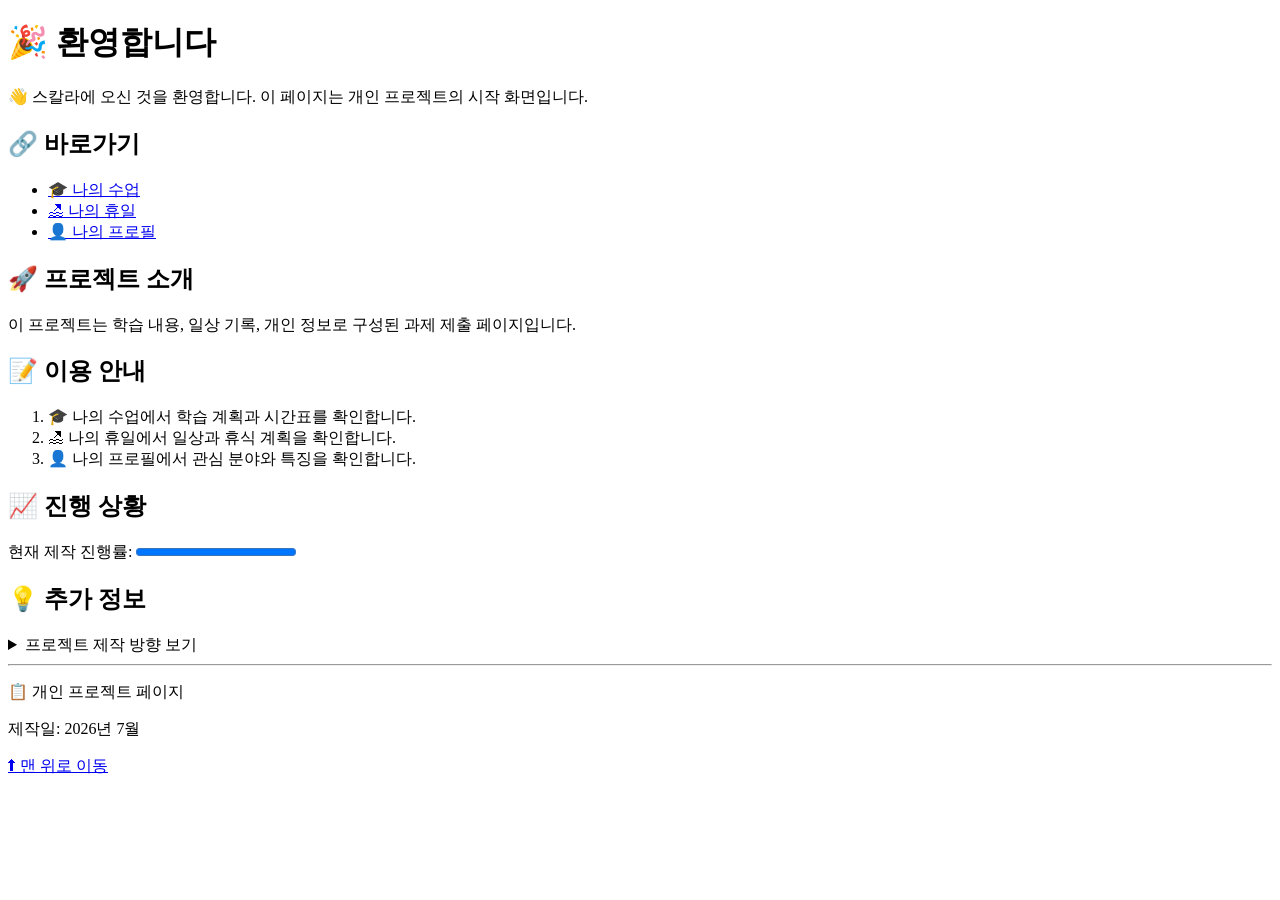
==== html/index.html @ cd6cce1f "index.html위치 변경" ====
<!DOCTYPE html>
<html lang="ko">
<head>
    <meta charset="UTF-8">
    <meta name="viewport" content="width=device-width, initial-scale=1.0">
    <title>[과제] Project 구성과 index.html</title>
</head>
<body>
    <header id="top">
        <h1 title="스칼라 프로젝트 메인 페이지">
            &#127881; 환영합니다
        </h1>
        <p>
            &#128075;
            스칼라에 오신 것을 환영합니다.
            이 페이지는 개인 프로젝트의 시작 화면입니다.
        </p>
    </header>

    <nav title="페이지 바로가기">
        <h2>
            &#128279; 바로가기
        </h2>
        <ul>
            <li>
                <a href="./html/myClass.html" title="나의 수업 페이지 이동">
                    &#127891; 나의 수업
                </a>
            </li>
            <li>
                <a href="./html/holiday.html" title="나의 휴일 페이지 이동">
                    &#127958; 나의 휴일
                </a>
            </li>
            <li>
                <a href="./html/myProfile.html" title="나의 프로필 페이지 이동">
                    &#128100; 나의 프로필
                </a>
            </li>
        </ul>
    </nav>
    <main>
        <section id="introduction">
            <h2>
                &#128640; 프로젝트 소개
            </h2>
            <p>
                이 프로젝트는 학습 내용,
                일상 기록,
                개인 정보로 구성된
                과제 제출 페이지입니다.
            </p>
        </section>
        <section id="guide">
            <h2>
                &#128221; 이용 안내
            </h2>
            <ol>
                <li>
                    &#127891;
                    나의 수업에서 학습 계획과 시간표를 확인합니다.
                </li>
                <li>
                    &#127958;
                    나의 휴일에서 일상과 휴식 계획을 확인합니다.
                </li>
                <li>
                    &#128100;
                    나의 프로필에서 관심 분야와 특징을 확인합니다.
                </li>
            </ol>
        </section>
        <section id="project-status">
            <h2>
                &#128200; 진행 상황
            </h2>
            <p>
                현재 제작 진행률:
                <progress title="100%" value="100" max="100">
                    100%
                </progress>
            </p>
        </section>
        <section id="extra-info">

            <h2>
                &#128161; 추가 정보
            </h2>
            <details>
                <summary>
                    프로젝트 제작 방향 보기
                </summary>
                <p>
                    HTML의 시맨틱 태그와 다양한 요소를 활용하여
                    의미 있는 웹 페이지 구조를 만드는 것을 목표로 합니다.
                </p>
            </details>
        </section>
    </main>
    <hr>
    <footer>
        <p>
            &#128203;
            개인 프로젝트 페이지
        </p>
        <p>
            제작일:
            <time datetime="2026-07">
                2026년 7월
            </time>
        </p>
        <p>
            <a href="#top">
                &#11014; 맨 위로 이동
            </a>
        </p>
    </footer>
</body>
</html>
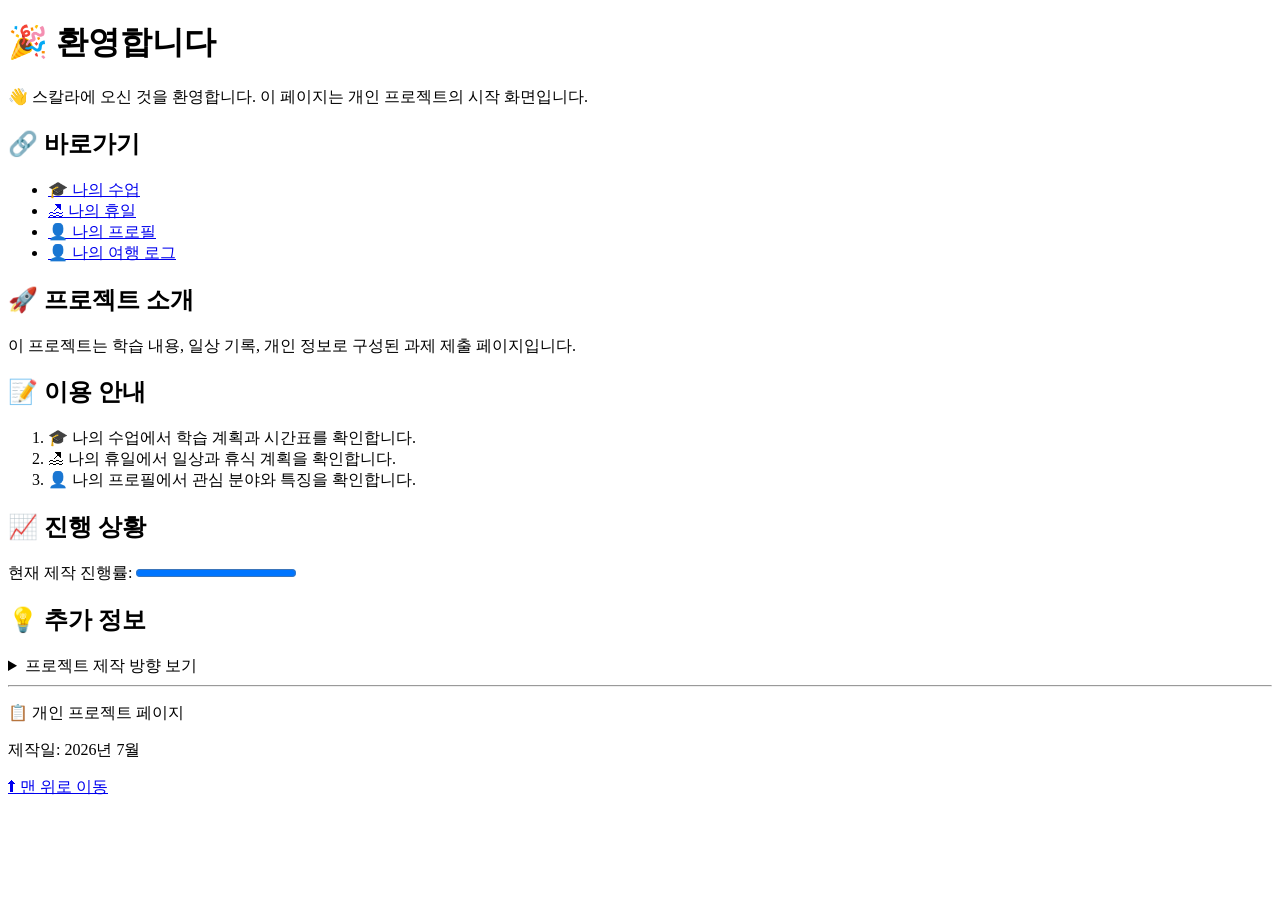
==== commit 7df80eb6: "나의 여행지를 소개하는 페이지를 작성한다." ====
--- a/html/index.html
+++ b/html/index.html
@@ -23,18 +23,23 @@
         </h2>
         <ul>
             <li>
-                <a href="./html/myClass.html" title="나의 수업 페이지 이동">
+                <a href="myClass.html" title="나의 수업 페이지 이동">
                     &#127891; 나의 수업
                 </a>
             </li>
             <li>
-                <a href="./html/holiday.html" title="나의 휴일 페이지 이동">
+                <a href="holiday.html" title="나의 휴일 페이지 이동">
                     &#127958; 나의 휴일
                 </a>
             </li>
             <li>
-                <a href="./html/myProfile.html" title="나의 프로필 페이지 이동">
+                <a href="myProfile.html" title="나의 프로필 페이지 이동">
                     &#128100; 나의 프로필
+                </a>
+            </li>
+            <li>
+                <a href="myTrip.html" title="나의 프로필 페이지 이동">
+                    &#128100; 나의 여행 로그
                 </a>
             </li>
         </ul>
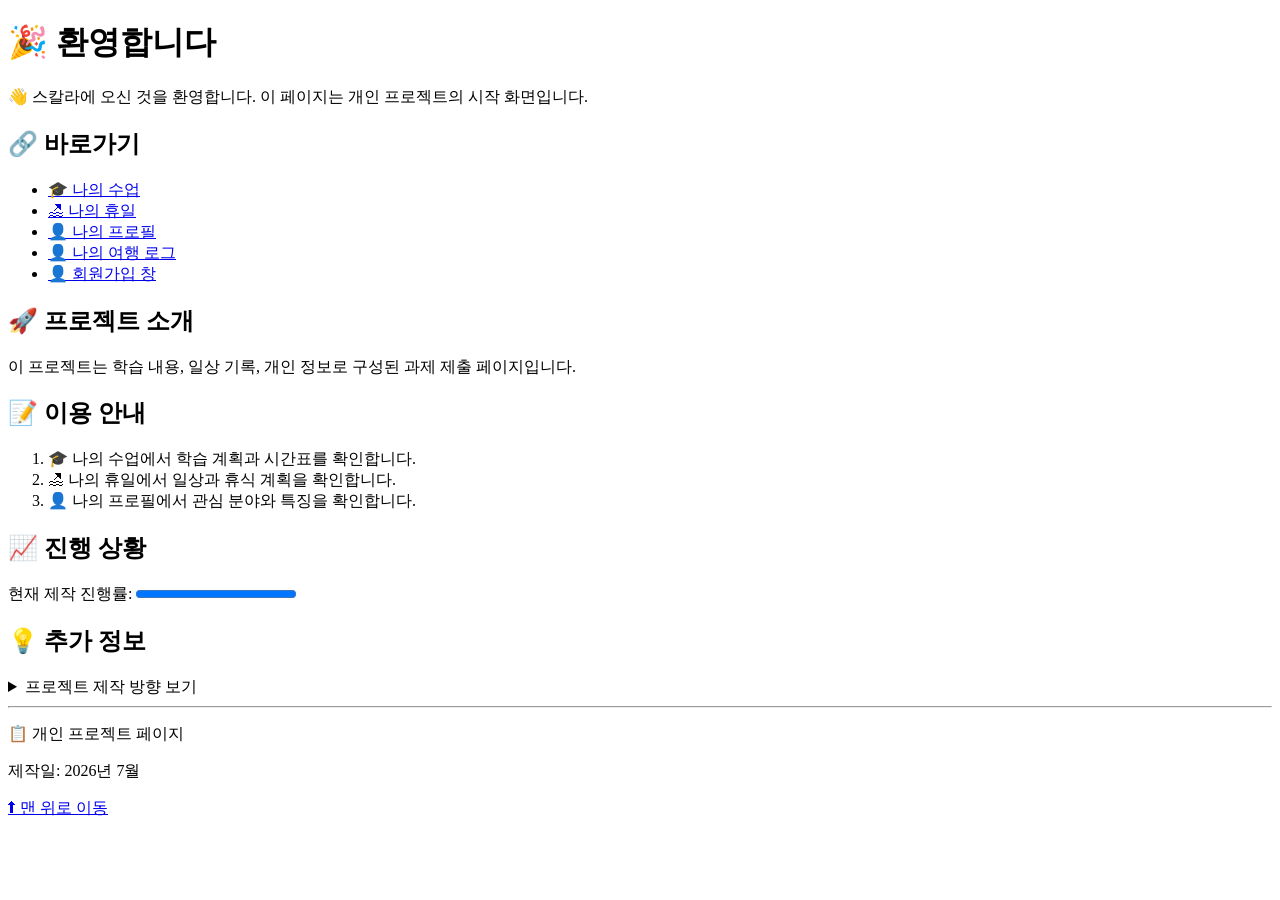
==== commit 850aa41a: "flex와 grid로 레이아웃 잡기" ====
--- a/html/index.html
+++ b/html/index.html
@@ -40,6 +40,11 @@
             <li>
                 <a href="myTrip.html" title="나의 프로필 페이지 이동">
                     &#128100; 나의 여행 로그
+                </a>
+            </li>
+            <li>
+                <a href="signUp.html" title="나의 프로필 페이지 이동">
+                    &#128100; 회원가입 창
                 </a>
             </li>
         </ul>
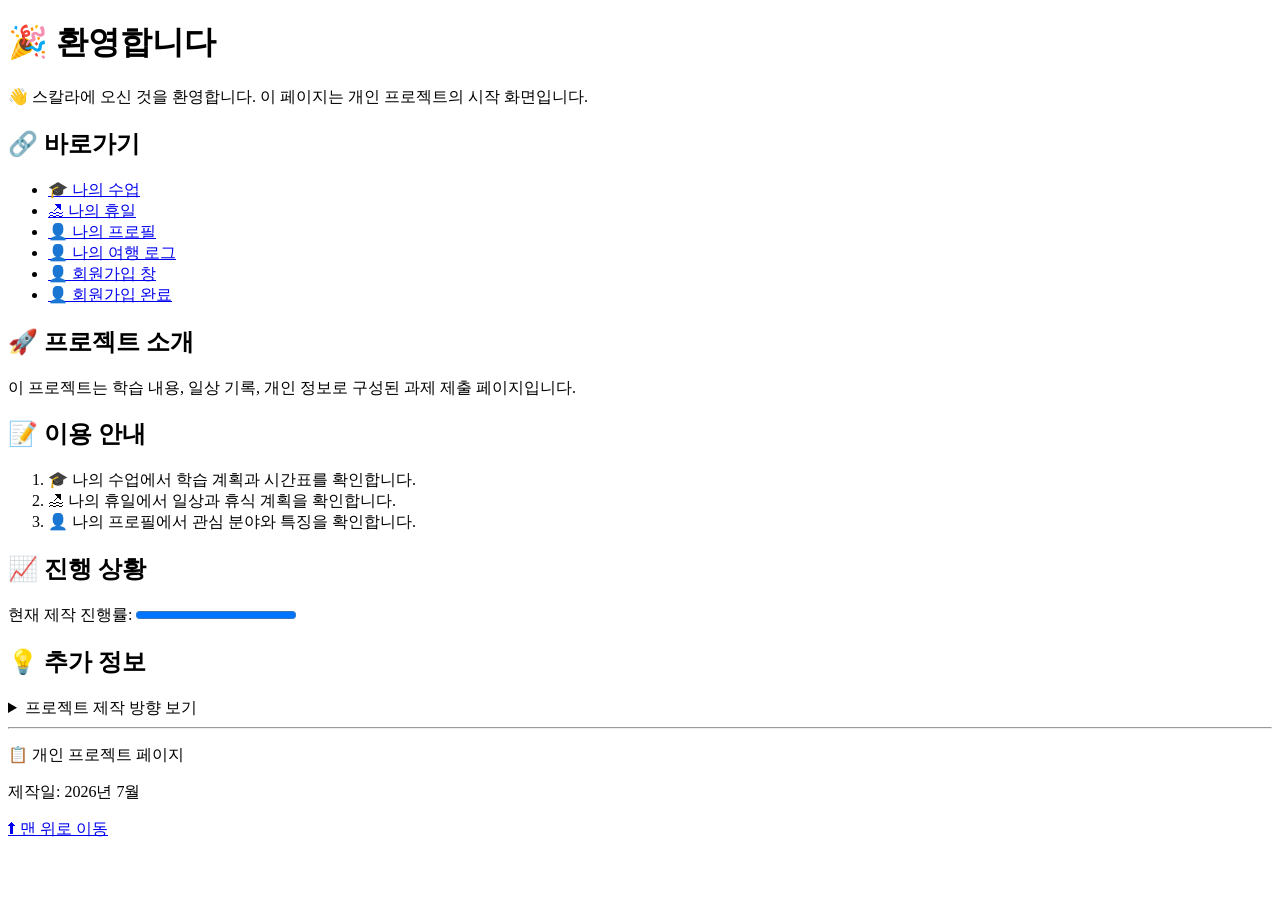
==== commit b134e850: "v3생동감을 불어넣는 애니메이션" ====
--- a/html/index.html
+++ b/html/index.html
@@ -45,6 +45,11 @@
             <li>
                 <a href="signUp.html" title="나의 프로필 페이지 이동">
                     &#128100; 회원가입 창
+                </a>
+            </li>
+            <li>
+                <a href="signUpResult.html" title="나의 프로필 페이지 이동">
+                    &#128100; 회원가입 완료
                 </a>
             </li>
         </ul>
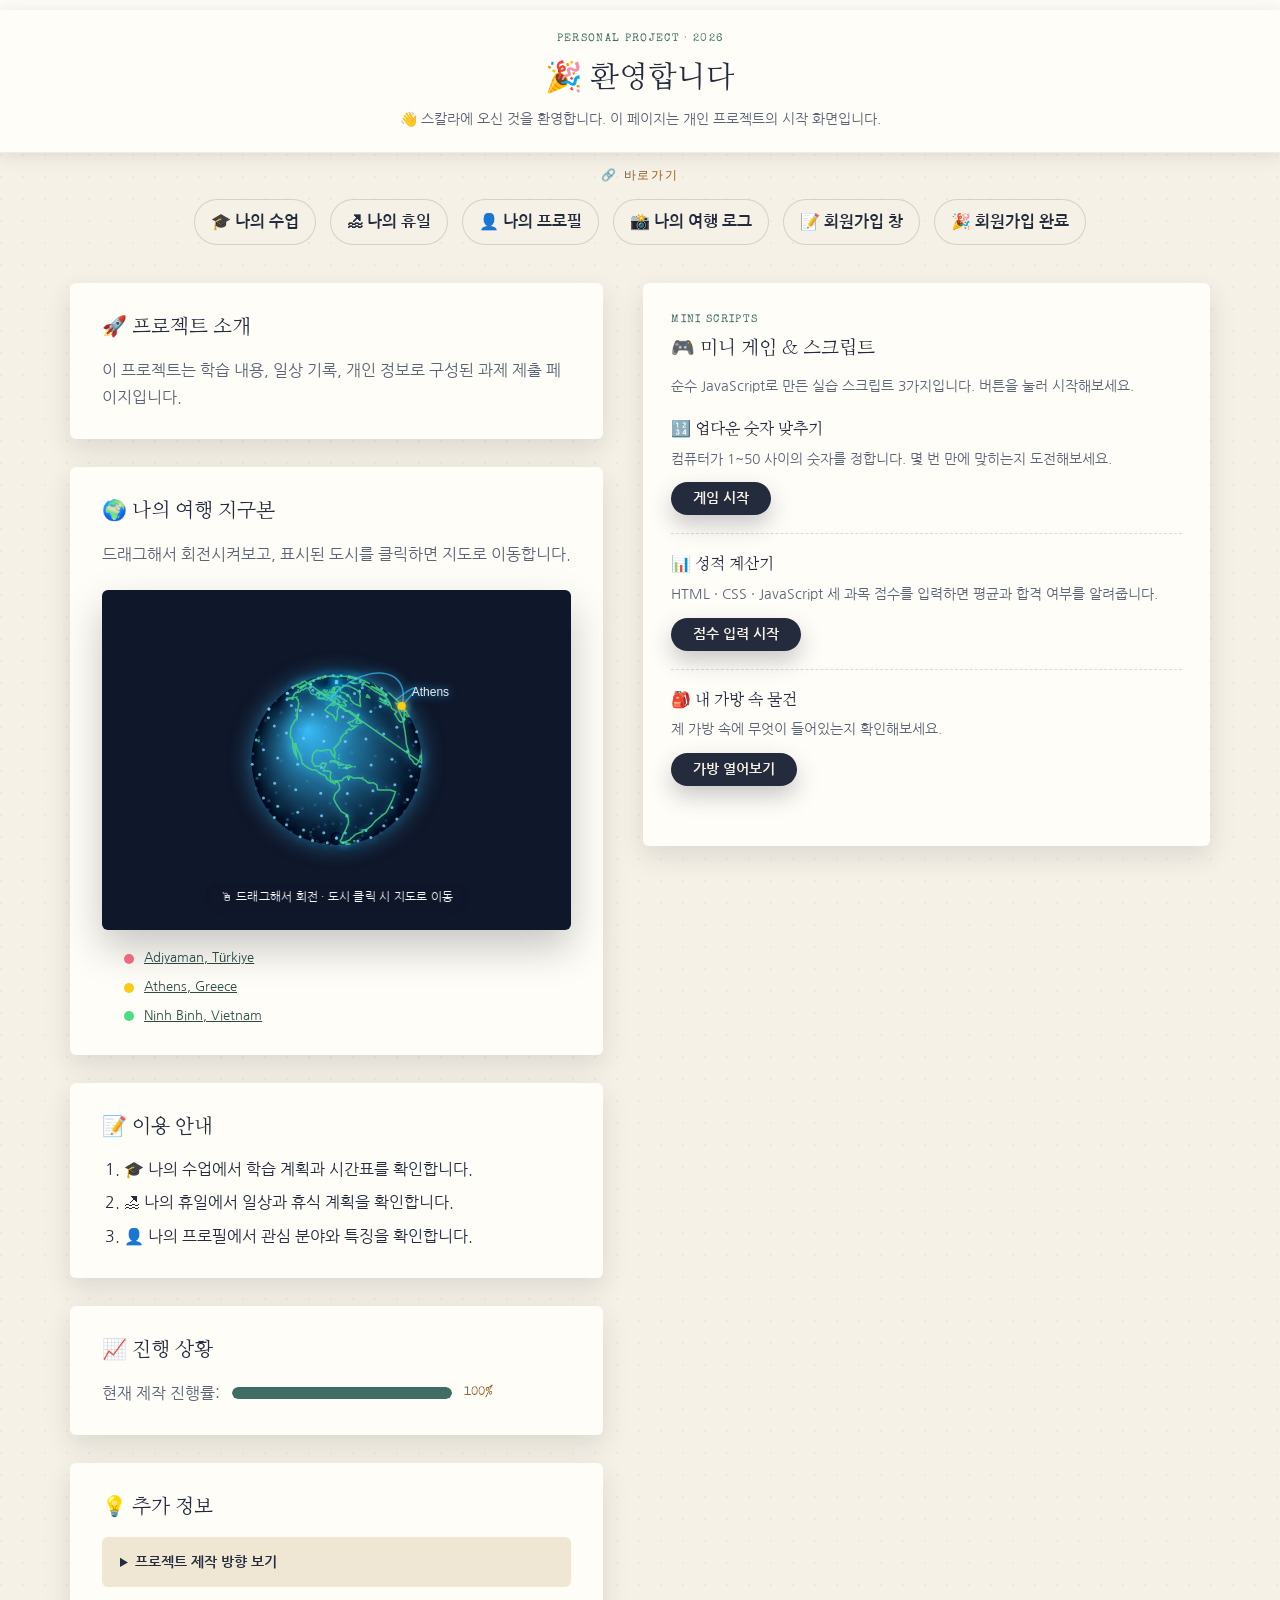
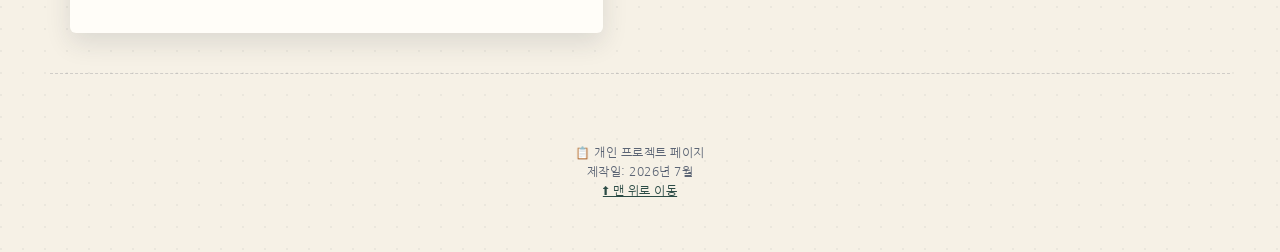
==== commit c1242de6: "v6 생동감을 불어넣는 애니메이션" ====
--- a/html/index.html
+++ b/html/index.html
@@ -1,134 +1,177 @@
 <!DOCTYPE html>
 <html lang="ko">
+
 <head>
     <meta charset="UTF-8">
     <meta name="viewport" content="width=device-width, initial-scale=1.0">
+    <link rel="stylesheet" href="../css/style.css" />
+    <link rel="stylesheet" href="../css/globe.css" />
     <title>[과제] Project 구성과 index.html</title>
 </head>
+
 <body>
-    <header id="top">
-        <h1 title="스칼라 프로젝트 메인 페이지">
-            &#127881; 환영합니다
-        </h1>
-        <p>
-            &#128075;
-            스칼라에 오신 것을 환영합니다.
-            이 페이지는 개인 프로젝트의 시작 화면입니다.
-        </p>
+    <div class="trip-header-gap"> </div>
+    <header id="top" class="trip-header-container header-center">
+        <div class="trip-header-text">
+            <p class="trip-eyebrow">PERSONAL PROJECT · 2026</p>
+            <h1 title="스칼라 프로젝트 메인 페이지">🎉 환영합니다</h1>
+            <p class="trip-subtitle">👋 스칼라에 오신 것을 환영합니다. 이 페이지는 개인 프로젝트의 시작 화면입니다.</p>
+        </div>
     </header>
 
-    <nav title="페이지 바로가기">
-        <h2>
-            &#128279; 바로가기
-        </h2>
-        <ul>
-            <li>
-                <a href="myClass.html" title="나의 수업 페이지 이동">
-                    &#127891; 나의 수업
-                </a>
-            </li>
-            <li>
-                <a href="holiday.html" title="나의 휴일 페이지 이동">
-                    &#127958; 나의 휴일
-                </a>
-            </li>
-            <li>
-                <a href="myProfile.html" title="나의 프로필 페이지 이동">
-                    &#128100; 나의 프로필
-                </a>
-            </li>
-            <li>
-                <a href="myTrip.html" title="나의 프로필 페이지 이동">
-                    &#128100; 나의 여행 로그
-                </a>
-            </li>
-            <li>
-                <a href="signUp.html" title="나의 프로필 페이지 이동">
-                    &#128100; 회원가입 창
-                </a>
-            </li>
-            <li>
-                <a href="signUpResult.html" title="나의 프로필 페이지 이동">
-                    &#128100; 회원가입 완료
-                </a>
-            </li>
+    <nav class="page-nav" aria-label="페이지 바로가기">
+        <p class="trip-detail-eyebrow">🔗 바로가기</p>
+        <ul class="choice-row profile-nav-list"s">
+            <li class="choice"><a href="./myClass.html" title="나의 수업 페이지 이동">🎓 나의 수업</a></li>
+            <li class="choice"><a href="./holiday.html" title="나의 휴일 페이지 이동">🏖 나의 휴일</a></li>
+            <li class="choice"><a href="./myProfile.html" title="나의 프로필 페이지 이동">👤 나의 프로필</a></li>
+            <li class="choice"><a href="./myTrip.html" title="나의 여행 로그 페이지 이동">📸 나의 여행 로그</a></li>
+            <li class="choice"><a href="./signUp.html" title="회원가입 페이지 이동">📝 회원가입 창</a></li>
+            <li class="choice"><a href="./signUpResult.html" title="회원가입 완료 페이지 이동">🎉 회원가입 완료</a></li>
         </ul>
     </nav>
-    <main>
-        <section id="introduction">
-            <h2>
-                &#128640; 프로젝트 소개
-            </h2>
-            <p>
-                이 프로젝트는 학습 내용,
-                일상 기록,
-                개인 정보로 구성된
-                과제 제출 페이지입니다.
-            </p>
-        </section>
-        <section id="guide">
-            <h2>
-                &#128221; 이용 안내
-            </h2>
-            <ol>
-                <li>
-                    &#127891;
-                    나의 수업에서 학습 계획과 시간표를 확인합니다.
-                </li>
-                <li>
-                    &#127958;
-                    나의 휴일에서 일상과 휴식 계획을 확인합니다.
-                </li>
-                <li>
-                    &#128100;
-                    나의 프로필에서 관심 분야와 특징을 확인합니다.
-                </li>
-            </ol>
-        </section>
-        <section id="project-status">
-            <h2>
-                &#128200; 진행 상황
-            </h2>
-            <p>
-                현재 제작 진행률:
-                <progress title="100%" value="100" max="100">
-                    100%
-                </progress>
-            </p>
-        </section>
-        <section id="extra-info">
 
-            <h2>
-                &#128161; 추가 정보
-            </h2>
-            <details>
-                <summary>
-                    프로젝트 제작 방향 보기
-                </summary>
-                <p>
-                    HTML의 시맨틱 태그와 다양한 요소를 활용하여
-                    의미 있는 웹 페이지 구조를 만드는 것을 목표로 합니다.
+    <div class="page-layout">
+        <main class="page-main">
+            <section id="introduction">
+                <h2>🚀 프로젝트 소개</h2>
+                <p>이 프로젝트는 학습 내용, 일상 기록, 개인 정보로 구성된 과제 제출 페이지입니다.</p>
+            </section>
+
+            <section id="globe-section">
+                <h2>🌍 나의 여행 지구본</h2>
+                <p>드래그해서 회전시켜보고, 표시된 도시를 클릭하면 지도로 이동합니다.</p>
+
+                <div class="globe-frame">
+                    <div class="globe-app">
+                        <canvas id="globe" role="img" aria-label="제가 방문한 세 도시를 표시한 3D 지구본"></canvas>
+                        <div class="overlay">
+                            <p class="globe-hint">🖱 드래그해서 회전 · 도시 클릭 시 지도로 이동</p>
+                        </div>
+                    </div>
+                </div>
+
+                <ul class="globe-legend">
+                    <li>
+                        <span class="legend-dot" style="--dot-color:#fb7185"></span>
+                        <a href="https://www.google.com/maps?q=Adiyaman" target="_blank" rel="noopener">Adiyaman, Türkiye</a>
+                    </li>
+                    <li>
+                        <span class="legend-dot" style="--dot-color:#facc15"></span>
+                        <a href="https://www.google.com/maps?q=Athens" target="_blank" rel="noopener">Athens, Greece</a>
+                    </li>
+                    <li>
+                        <span class="legend-dot" style="--dot-color:#4ade80"></span>
+                        <a href="https://www.google.com/maps?q=Ninh+Binh" target="_blank" rel="noopener">Ninh Binh, Vietnam</a>
+                    </li>
+                </ul>
+            </section>
+
+            <section id="guide">
+                <h2>📝 이용 안내</h2>
+                <ol>
+                    <li>🎓 나의 수업에서 학습 계획과 시간표를 확인합니다.</li>
+                    <li>🏖 나의 휴일에서 일상과 휴식 계획을 확인합니다.</li>
+                    <li>👤 나의 프로필에서 관심 분야와 특징을 확인합니다.</li>
+                </ol>
+            </section>
+
+            <section id="project-status">
+                <h2>📈 진행 상황</h2>
+                <p class="progress-row">
+                    현재 제작 진행률:
+                    <progress title="100%" value="100" max="100">100%</progress>
+                    <span class="progress-value">100%</span>
                 </p>
-            </details>
-        </section>
-    </main>
-    <hr>
-    <footer>
-        <p>
-            &#128203;
-            개인 프로젝트 페이지
-        </p>
-        <p>
-            제작일:
-            <time datetime="2026-07">
-                2026년 7월
-            </time>
-        </p>
-        <p>
-            <a href="#top">
-                &#11014; 맨 위로 이동
-            </a>
-        </p>
+            </section>
+
+            <section id="extra-info">
+                <h2>💡 추가 정보</h2>
+                <details class="terms-box" id="projectDirection">
+                    <summary>프로젝트 제작 방향 보기</summary>
+                    <div class="terms-content">
+                        <p>HTML의 시맨틱 태그와 다양한 요소를 활용하여 의미 있는 웹 페이지 구조를 만드는 것을 목표로 합니다.</p>
+                    </div>
+                </details>
+            </section>
+        </main>
+
+        <aside class="page-aside" aria-label="미니 게임 & 스크립트">
+            <div class="aside-card">
+                <p class="trip-eyebrow">MINI SCRIPTS</p>
+                <h2>🎮 미니 게임 &amp; 스크립트</h2>
+                <p class="aside-desc">순수 JavaScript로 만든 실습 스크립트 3가지입니다. 버튼을 눌러 시작해보세요.</p>
+
+                <section id="game-updown" class="game-block">
+                    <h3>🔢 업다운 숫자 맞추기</h3>
+                    <p>컴퓨터가 1~50 사이의 숫자를 정합니다. 몇 번 만에 맞히는지 도전해보세요.</p>
+                    <button id="startUpDown" class="btn btn--primary">게임 시작</button>
+                </section>
+
+                <section id="game-grade" class="game-block">
+                    <h3>📊 성적 계산기</h3>
+                    <p>HTML · CSS · JavaScript 세 과목 점수를 입력하면 평균과 합격 여부를 알려줍니다.</p>
+                    <button id="startGrade" class="btn btn--primary">점수 입력 시작</button>
+                </section>
+
+                <section id="game-bag" class="game-block">
+                    <h3>🎒 내 가방 속 물건</h3>
+                    <p>제 가방 속에 무엇이 들어있는지 확인해보세요.</p>
+                    <button id="showBag" class="btn btn--primary">가방 열어보기</button>
+                    <ul id="bagList" class="bag-list" aria-live="polite"></ul>
+                </section>
+            </div>
+        </aside>
+    </div>
+
+    <hr class="section-divider">
+
+    <footer class="site-footer">
+        <p>📋 개인 프로젝트 페이지</p>
+        <p>제작일: <time datetime="2026-07">2026년 7월</time></p>
+        <p><a href="#top">⬆ 맨 위로 이동</a></p>
     </footer>
+
+    <script type="module" src="../script/globe.js"></script>
+    <script src="../script/upDown.js"></script>
+    <script src="../script/grade.js"></script>
+    <script src="../script/bag.js"></script>
+    <script>
+        // "프로젝트 제작 방향 보기" 부드럽게 열고 닫기 (다른 페이지와 동일한 패턴)
+        const directionBox = document.querySelector("#projectDirection");
+        const directionSummary = directionBox.querySelector("summary");
+        const directionContent = directionBox.querySelector(".terms-content");
+
+        directionSummary.addEventListener("click", (event) => {
+            event.preventDefault();
+            directionBox.open ? closeDirection() : openDirection();
+        });
+
+        function openDirection() {
+            directionBox.open = true;
+            const targetHeight = directionContent.scrollHeight;
+            directionContent.style.height = "0px";
+            requestAnimationFrame(() => {
+                directionContent.style.height = targetHeight + "px";
+            });
+            directionContent.addEventListener("transitionend", function onEnd() {
+                directionContent.style.height = "auto";
+                directionContent.removeEventListener("transitionend", onEnd);
+            }, { once: true });
+        }
+
+        function closeDirection() {
+            directionContent.style.height = directionContent.scrollHeight + "px";
+            requestAnimationFrame(() => {
+                directionContent.style.height = "0px";
+            });
+            directionContent.addEventListener("transitionend", function onEnd() {
+                directionBox.open = false;
+                directionContent.style.height = "";
+                directionContent.removeEventListener("transitionend", onEnd);
+            }, { once: true });
+        }
+    </script>
 </body>
+
 </html>
--- a/css/style.css
+++ b/css/style.css
@@ -0,0 +1,1466 @@
+@import url("https://fonts.googleapis.com/css2?family=Nanum+Gothic:wght@400;700;800&family=Nanum+Myeongjo:wght@400;700&family=Special+Elite&display=swap");
+
+/* ==================================================
+   토큰
+   ================================================== */
+:root {
+    --color-paper: #f6f1e6;
+    --color-paper-alt: #efe6d3;
+    --color-card: #fffdf8;
+    --color-ink: #232b3d;
+    --color-ink-soft: #5b6474;
+    --color-teal: #3f6c63;
+    --color-teal-dark: #2b4b45;
+    --color-stamp: #b8792f;
+    --color-stamp-dark: #8f5c1f;
+    --color-terracotta: #c45c4e;
+
+    --font-display: "Nanum Myeongjo", serif;
+    --font-body: "Nanum Gothic", sans-serif;
+    --font-mono: "Special Elite", "Courier New", monospace;
+
+    --radius-card: 6px;
+    --shadow-card: 0 10px 26px rgba(35, 43, 61, .12);
+    --shadow-card-hover: 0 18px 34px rgba(35, 43, 61, .18);
+    --ease: cubic-bezier(.22, .61, .36, 1);
+
+    /* 헤더 실제 높이 (JS가 ResizeObserver로 갱신, 초기값은 대략치) */
+    --header-h: 96px;
+
+    /* 시간표 강의 시간대별 색상 */
+    --color-lecture1: rgba(63, 108, 99, .10);
+    --color-lecture1-border: var(--color-teal);
+    --color-lecture2: rgba(184, 121, 47, .14);
+    --color-lecture2-border: var(--color-stamp);
+    --color-lecture3: rgba(196, 92, 78, .12);
+    --color-lecture3-border: var(--color-terracotta);
+    --color-lecture4: rgba(0, 0, 0, 0.1);
+    --color-lecture4-border: var(--color-ink);
+    --color-lunch: rgba(184, 121, 47, .22);
+}
+
+/* ---------------- 스크롤바 ---------------- */
+
+html {
+    scrollbar-color: var(--color-teal) var(--color-paper);
+    scrollbar-width: thin;
+}
+
+::-webkit-scrollbar {
+    width: 11px;
+    height: 11px;
+}
+
+::-webkit-scrollbar-track {
+    background: var(--color-paper);
+}
+
+::-webkit-scrollbar-thumb {
+    background: var(--color-teal);
+    border-radius: 999px;
+    border: 3px solid var(--color-paper);
+}
+
+::-webkit-scrollbar-thumb:hover {
+    background: var(--color-teal-dark);
+}
+
+.trip-detail {
+    scrollbar-color: var(--color-teal) var(--color-paper-alt);
+}
+
+.trip-detail::-webkit-scrollbar-track {
+    background: var(--color-paper-alt);
+}
+
+.trip-detail::-webkit-scrollbar-thumb {
+    border-color: var(--color-paper-alt);
+}
+
+/* ==================================================
+   기본 바탕 및 글꼴
+   ================================================== */
+* {
+    margin: 0;
+    padding: 0;
+    box-sizing: border-box;
+    font-family: var(--font-body);
+    font-weight: 400;
+    font-style: normal;
+}
+
+body {
+    background:
+        radial-gradient(circle at 1px 1px, rgba(35, 43, 61, .05) 1px, transparent 0) 0 0 / 22px 22px,
+        var(--color-paper);
+    color: var(--color-ink);
+    line-height: 1.6;
+}
+
+h1, h2 {
+    font-family: var(--font-display);
+}
+
+a {
+    color: var(--color-teal-dark);
+}
+
+:focus-visible {
+    outline: 2px solid var(--color-teal);
+    outline-offset: 3px;
+    border-radius: 3px;
+}
+
+/* ---------------- HEADER ---------------- */
+
+.trip-header-gap {
+    background: var(--color-card);
+    height: 10px;
+}
+
+.trip-header-container {
+    box-shadow: 0 2px 18px rgba(35, 43, 61, .12);
+    background: var(--color-card);
+    padding: 20px 28px 22px;
+    position: sticky;
+    top: 0;
+    z-index: 1000;
+    display: flex;
+    justify-content: space-between;
+    align-items: center;
+    gap: 20px;
+    border-bottom: 1px solid rgba(35, 43, 61, .08);
+}
+
+.trip-eyebrow {
+    font-family: var(--font-mono);
+    font-size: 11px;
+    letter-spacing: .12em;
+    color: var(--color-teal);
+    margin-bottom: 6px;
+}
+
+.trip-header-text h1 {
+    font-size: 30px;
+    color: var(--color-ink);
+}
+
+.trip-subtitle {
+    margin-top: 6px;
+    color: var(--color-ink-soft);
+    font-size: 14px;
+}
+
+audio {
+    height: 36px;
+    max-width: 44vw;
+    accent-color: var(--color-teal);
+}
+
+/* ---------------- MAIN ---------------- */
+
+.trip-container {
+    position: relative;
+    padding: 10px;
+}
+
+/* ---------------- DETAIL ---------------- */
+
+.trip-detail {
+    position: fixed;
+    left: -100%;
+    top: var(--header-h);
+    width: 68%;
+    height: calc(100vh - var(--header-h));
+    overflow: auto;
+    overflow-x: hidden;
+    background: var(--color-paper-alt);
+    border-right: 6px solid var(--color-teal);
+    transition: left .55s var(--ease);
+    padding: 48px 56px;
+    box-shadow: 12px 0 30px rgba(35, 43, 61, .18);
+    z-index: 500;
+}
+
+.trip-detail-stamp {
+    position: absolute;
+    top: 30px;
+    right: 40px;
+    font-size: 96px;
+    color: var(--color-ink);
+    opacity: .06;
+    transform: rotate(12deg);
+    pointer-events: none;
+}
+
+.trip-detail-eyebrow {
+    font-family: var(--font-mono);
+    font-size: 12px;
+    letter-spacing: .14em;
+    color: var(--color-stamp-dark);
+    margin-bottom: 10px;
+}
+
+.trip-detail h2.trip-name {
+    font-size: 30px;
+    margin-bottom: 22px;
+    max-width: 90%;
+}
+
+/* ---------------- 홀로그램 여권 씰 이미지 효과 ---------------- */
+
+.trip-img-frame {
+    --rx: 0deg;
+    --ry: 0deg;
+    --mx: 50%;
+    --my: 50%;
+    --holo-opacity: 0;
+    --holo-scale: 1;
+    position: relative;
+    perspective: 900px;
+    margin-bottom: 30px;
+    border-radius: var(--radius-card);
+    border: 8px solid var(--color-card);
+    box-shadow: 0 14px 30px rgba(35, 43, 61, .2);
+    overflow: hidden;
+    isolation: isolate;
+}
+
+.trip-detail img.trip-img {
+    width: 100%;
+    height: 62vh;
+    max-height: 560px;
+    object-fit: cover;
+    display: block;
+    transform: rotateX(var(--ry)) rotateY(var(--rx)) scale3d(var(--holo-scale), var(--holo-scale), 1);
+    transform-style: preserve-3d;
+    transition: transform .12s ease-out;
+    will-change: transform;
+}
+
+/* 손끝을 따라오는 유리 광택 */
+.trip-img-frame::before {
+    content: "";
+    position: absolute;
+    inset: 0;
+    z-index: 2;
+    background: radial-gradient(circle at var(--mx) var(--my), rgba(255, 255, 255, .8), transparent 45%);
+    opacity: var(--holo-opacity);
+    transition: opacity .3s ease;
+    mix-blend-mode: overlay;
+    pointer-events: none;
+}
+
+/* 각도에 따라 색이 바뀌는 보안 씰 홀로그램 */
+.trip-img-frame::after {
+    content: "";
+    position: absolute;
+    inset: 0;
+    z-index: 3;
+    background: repeating-linear-gradient(115deg,
+            rgba(63, 108, 99, .6) 0%,
+            rgba(184, 121, 47, .6) 12%,
+            rgba(246, 241, 230, .55) 24%,
+            rgba(196, 92, 78, .55) 36%,
+            rgba(63, 108, 99, .6) 48%);
+    background-size: 250% 250%;
+    background-position: var(--mx) var(--my);
+    mix-blend-mode: color-dodge;
+    opacity: calc(var(--holo-opacity) * .5);
+    transition: opacity .3s ease;
+    pointer-events: none;
+}
+
+.trip-img-hint {
+    position: absolute;
+    left: 50%;
+    bottom: 14px;
+    transform: translateX(-50%);
+    z-index: 4;
+    background: rgba(35, 43, 61, .55);
+    color: var(--color-paper);
+    font-family: var(--font-mono);
+    font-size: 11px;
+    letter-spacing: .04em;
+    padding: 6px 14px;
+    border-radius: 999px;
+    opacity: 1;
+    transition: opacity .3s ease;
+    pointer-events: none;
+}
+
+.trip-img-frame:hover .trip-img-hint {
+    opacity: 0;
+}
+
+@media (hover: none) {
+    .trip-img-hint {
+        display: none;
+    }
+}
+
+.trip-desc {
+    max-width: 68ch;
+    color: var(--color-ink-soft);
+}
+
+.trip-close {
+    display: inline-flex;
+    align-items: center;
+    gap: 6px;
+    margin-bottom: 30px;
+    text-decoration: none;
+    color: var(--color-card);
+    background: var(--color-ink);
+    padding: 10px 22px;
+    border-radius: 999px;
+    font-size: 14px;
+    letter-spacing: .02em;
+    transition: background .25s var(--ease), transform .25s var(--ease);
+}
+
+.trip-close:hover {
+    background: var(--color-teal-dark);
+    transform: translateX(-3px);
+}
+
+/* ---------------- ALBUM ---------------- */
+
+.trip-album {
+    padding: 46px 6px 10px;
+}
+
+.trip-grid {
+    display: grid;
+    grid-template-columns: repeat(auto-fill, minmax(280px, 1fr));
+    gap: 44px;
+    max-width: 1180px;
+    margin: 0 auto;
+}
+
+.trip-card {
+    background: var(--color-card);
+    border-radius: var(--radius-card);
+    overflow: hidden;
+    box-shadow: var(--shadow-card);
+    transition: transform .35s var(--ease), box-shadow .35s var(--ease), outline-color .25s var(--ease);
+    cursor: pointer;
+    opacity: 0;
+    transform: translateY(24px) rotate(var(--tilt, 0deg));
+    outline: 2px solid transparent;
+    outline-offset: 4px;
+}
+
+.trip-card:nth-child(odd) {
+    --tilt: -.6deg;
+}
+
+.trip-card:nth-child(even) {
+    --tilt: .6deg;
+}
+
+.trip-card--visible {
+    opacity: 1;
+    transform: translateY(0) rotate(var(--tilt, 0deg));
+    transition: opacity .6s var(--ease), transform .6s var(--ease);
+}
+
+.trip-card:hover,
+.trip-card:focus-within {
+    transform: translateY(-6px) rotate(0deg);
+    box-shadow: var(--shadow-card-hover);
+}
+
+.trip-card.is-active {
+    outline-color: var(--color-teal);
+}
+
+.trip-card-link {
+    display: block;
+    color: var(--color-ink);
+    text-decoration: none;
+}
+
+.trip-card-figure {
+    position: relative;
+    aspect-ratio: 4 / 3;
+    overflow: hidden;
+}
+
+.trip-card-figure img {
+    width: 100%;
+    height: 100%;
+    object-fit: cover;
+    display: block;
+    transition: transform .5s var(--ease);
+}
+
+.trip-card:hover .trip-card-figure img {
+    transform: scale(1.06);
+}
+
+.trip-card-stamp {
+    position: absolute;
+    top: 12px;
+    right: 12px;
+    font-family: var(--font-mono);
+    font-size: 11px;
+    letter-spacing: .05em;
+    color: var(--color-stamp-dark);
+    background: rgba(255, 253, 248, .92);
+    border: 1px dashed var(--color-stamp);
+    border-radius: 999px;
+    padding: 5px 12px;
+    transform: rotate(-6deg);
+}
+
+.trip-card h2 {
+    padding: 20px 20px 6px;
+    font-size: 20px;
+}
+
+.trip-card p {
+    padding: 0 20px 22px;
+    color: var(--color-ink-soft);
+    font-size: 14px;
+    display: -webkit-box;
+    -webkit-line-clamp: 2;
+    -webkit-box-orient: vertical;
+    overflow: hidden;
+}
+
+.trip-card > small {
+    display: block;
+    padding: 0 20px 18px;
+    color: var(--color-ink-soft);
+    opacity: .6;
+    font-size: 11px;
+}
+
+/* ---------- 확대모드 ---------- */
+
+#trip-detail:target {
+    left: 0;
+}
+
+#trip-detail:target ~ .trip-album {
+    margin-left: 68%;
+    width: 32%;
+}
+
+#trip-detail:target ~ .trip-album .trip-grid {
+    grid-template-columns: 1fr;
+    gap: 30px;
+}
+
+/* ---------------- VLOG ---------------- */
+
+footer {
+    margin-top: 60px;
+}
+
+.vlog {
+    background: var(--color-ink);
+    color: var(--color-paper);
+    padding: 70px 8vw;
+    display: grid;
+    grid-template-columns: minmax(220px, 320px) 1fr;
+    align-items: center;
+    gap: 50px;
+}
+
+.vlog-intro .trip-eyebrow {
+    color: var(--color-stamp);
+}
+
+.vlog-intro h2 {
+    margin: 10px 0 16px;
+    font-size: 28px;
+    color: var(--color-paper);
+}
+
+.vlog-desc {
+    color: rgba(246, 241, 230, .78);
+    margin-bottom: 20px;
+}
+
+.vlog-credit {
+    display: block;
+    color: rgba(246, 241, 230, .5);
+    font-family: var(--font-mono);
+    font-size: 11px;
+    letter-spacing: .04em;
+}
+
+.vlog-frame {
+    position: relative;
+    border-radius: var(--radius-card);
+    overflow: hidden;
+    border: 1px solid rgba(246, 241, 230, .14);
+    box-shadow: 0 24px 55px rgba(0, 0, 0, .45);
+}
+
+video {
+    width: 100%;
+    aspect-ratio: 16 / 9;
+    height: auto;
+    display: block;
+    border-radius: 0;
+    box-shadow: none;
+    background: #000;
+}
+
+@media (max-width: 720px) {
+    .vlog {
+        grid-template-columns: 1fr;
+        padding: 50px 24px;
+        text-align: left;
+    }
+
+    .vlog-frame {
+        order: -1;
+    }
+}
+
+/* ---------------- 반응형 ---------------- */
+
+@media (max-width: 860px) {
+    .trip-header-container {
+        flex-direction: column;
+        align-items: flex-start;
+    }
+
+    audio {
+        max-width: 100%;
+        width: 100%;
+    }
+
+    .trip-detail {
+        width: 100%;
+        left: -100%;
+        padding: 34px 22px;
+        border-right: none;
+        border-bottom: 6px solid var(--color-teal);
+    }
+
+    .trip-detail img.trip-img {
+        height: 46vh;
+    }
+
+    #trip-detail:target ~ .trip-album {
+        display: none;
+    }
+
+    .trip-grid {
+        gap: 30px;
+    }
+}
+
+/* ---------------- 모션 최소화 ---------------- */
+
+@media (prefers-reduced-motion: reduce) {
+    * {
+        transition-duration: .001ms !important;
+        animation-duration: .001ms !important;
+    }
+
+    .trip-card {
+        opacity: 1;
+        transform: none;
+    }
+}
+
+/* ==================================================
+   CLASS TIMETABLE 페이지
+   ================================================== */
+
+.header-center {
+    justify-content: center;
+}
+
+.header-center .trip-header-text {
+    display: flex;
+    flex-direction: column;
+    align-items: center;
+    text-align: center;
+}
+
+.timetable {
+    max-width: 1180px;
+    margin: 0 auto;
+    padding: 46px 20px 70px;
+}
+
+.timetable-eyebrow {
+    text-align: center;
+    margin-bottom: 4px;
+}
+
+.timetable h2 {
+    text-align: center;
+    font-size: 26px;
+    margin-bottom: 34px;
+    color: var(--color-ink);
+}
+
+/* ---------------- 테이블 ---------------- */
+
+.timetable-scroll {
+    overflow-x: auto;
+    border-radius: var(--radius-card);
+    box-shadow: var(--shadow-card);
+    background: var(--color-card);
+}
+
+.timetable-table {
+    width: 100%;
+    min-width: 760px;
+    border-collapse: collapse;
+    font-size: 14px;
+}
+
+.timetable-table caption {
+    caption-side: top;
+    text-align: left;
+    font-family: var(--font-mono);
+    font-size: 12px;
+    letter-spacing: .08em;
+    color: var(--color-stamp-dark);
+    padding: 18px 22px 14px;
+}
+
+.timetable-table th,
+.timetable-table td {
+    border: 1px solid rgba(35, 43, 61, .12);
+    padding: 14px 16px;
+    text-align: center;
+    vertical-align: middle;
+}
+
+.timetable-table thead th {
+    background: var(--color-ink);
+    color: var(--color-paper);
+    font-weight: 700;
+    border-bottom: 2px dashed rgba(246, 241, 230, .35);
+}
+
+.timetable-table tbody th[scope="row"] {
+    background: var(--color-paper-alt);
+    font-family: var(--font-mono);
+    font-size: 12.5px;
+    color: var(--color-ink-soft);
+    white-space: nowrap;
+}
+
+.timetable-table tbody td {
+    background: var(--color-card);
+    line-height: 1.5;
+    color: var(--color-ink);
+}
+
+.timetable-table .lecture1 {
+    background: var(--color-lecture1);
+    border-left: 3px solid var(--color-lecture1-border);
+}
+
+.timetable-table .lecture2 {
+    background: var(--color-lecture2);
+    border-left: 3px solid var(--color-lecture2-border);
+}
+
+.timetable-table .lecture3 {
+    background: var(--color-lecture3);
+    border-left: 3px solid var(--color-lecture3-border);
+}
+
+.timetable-table .lecture4 {
+    background: var(--color-lecture4);
+    border-left: 3px solid var(--color-lecture4-border);
+}
+
+.timetable-table .lunch {
+    background: var(--color-lunch);
+    font-weight: 700;
+    color: var(--color-stamp-dark);
+    letter-spacing: .04em;
+}
+
+.timetable-table tfoot td {
+    background: var(--color-paper-alt);
+    color: var(--color-ink-soft);
+    font-size: 13px;
+    padding: 16px;
+}
+
+.timetable-table abbr {
+    text-decoration-color: var(--color-teal);
+    cursor: help;
+}
+
+/* ---------------- 색상 범례 ---------------- */
+
+.timetable-legend {
+    display: flex;
+    flex-wrap: wrap;
+    justify-content: center;
+    gap: 12px 26px;
+    list-style: none;
+    margin-top: 28px;
+    font-size: 13px;
+    color: var(--color-ink-soft);
+}
+
+.legend-swatch {
+    display: inline-block;
+    width: 12px;
+    height: 12px;
+    border-radius: 3px;
+    margin-right: 6px;
+    vertical-align: middle;
+}
+
+.legend-day {
+    background: var(--color-ink);
+}
+
+.legend-lecture1 {
+    background: var(--color-lecture1-border);
+}
+
+.legend-lecture2 {
+    background: var(--color-lecture2-border);
+}
+
+.legend-lecture3 {
+    background: var(--color-lecture3-border);
+}
+
+.legend-lecture4 {
+    background: var(--color-lecture4-border);
+}
+
+.legend-lunch {
+    background: var(--color-stamp);
+}
+
+/* ---------------- 공통 페이지 푸터 ---------------- */
+
+.site-footer {
+    text-align: center;
+    padding: 10px 20px 50px;
+    color: var(--color-ink-soft);
+    font-family: var(--font-mono);
+    font-size: 12px;
+    letter-spacing: .04em;
+}
+
+@media (max-width: 720px) {
+    .timetable {
+        padding: 34px 14px 50px;
+    }
+
+    .timetable-table {
+        font-size: 13px;
+    }
+
+    .timetable-table th,
+    .timetable-table td {
+        padding: 10px 12px;
+    }
+}
+
+/* ==================================================
+   SIGN UP 페이지
+   ================================================== */
+
+.signup {
+    max-width: 720px;
+    margin: 0 auto;
+    padding: 46px 20px 80px;
+}
+
+.form-card {
+    display: block;
+    background: var(--color-card);
+    border-radius: var(--radius-card);
+    box-shadow: var(--shadow-card);
+    padding: 8px 36px 36px;
+}
+
+.form-section {
+    border: 1px solid rgba(35, 43, 61, .14);
+    border-radius: var(--radius-card);
+    padding: 26px 26px 8px;
+    margin: 28px 0;
+}
+
+.form-section > legend {
+    font-family: var(--font-display);
+    font-size: 17px;
+    color: var(--color-ink);
+    background: var(--color-card);
+    padding: 2px 12px;
+    margin-left: -4px;
+}
+
+.field {
+    margin-bottom: 20px;
+}
+
+.field label,
+.field > span:first-child {
+    display: block;
+    margin-bottom: 8px;
+    font-size: 14px;
+    color: var(--color-ink-soft);
+    font-weight: 700;
+}
+
+.field input[type="text"],
+.field input[type="password"],
+.field input[type="date"],
+.field select,
+.field textarea {
+    width: 100%;
+    font-size: 16px;
+    padding: 13px 16px;
+    border: 1px solid rgba(35, 43, 61, .2);
+    border-radius: var(--radius-card);
+    background: var(--color-paper);
+    color: var(--color-ink);
+    transition: border-color .2s var(--ease), box-shadow .2s var(--ease);
+}
+
+.field textarea {
+    resize: vertical;
+    min-height: 130px;
+    line-height: 1.6;
+}
+
+.field input:focus-visible,
+.field select:focus-visible,
+.field textarea:focus-visible {
+    outline: none;
+    border-color: var(--color-teal);
+    box-shadow: 0 0 0 3px rgba(63, 108, 99, .18);
+}
+
+.field input:disabled {
+    background: var(--color-paper-alt);
+    color: var(--color-ink-soft);
+    cursor: not-allowed;
+}
+
+.field-hint {
+    display: block;
+    margin-top: 7px;
+    font-size: 13px;
+    color: var(--color-ink-soft);
+    min-height: 1.2em;
+}
+
+.field-hint--end {
+    text-align: right;
+}
+
+.field--inline {
+    display: flex;
+    align-items: center;
+    gap: 10px;
+}
+
+.field--inline label {
+    margin-bottom: 0;
+    font-weight: 400;
+    color: var(--color-ink);
+    cursor: pointer;
+}
+
+/* 이메일 아이디 + 도메인 한 줄 구성 */
+
+.email-row {
+    display: flex;
+    align-items: center;
+    flex-wrap: wrap;
+    gap: 8px;
+}
+
+.email-row input,
+.email-row select {
+    width: auto;
+    flex: 1 1 150px;
+}
+
+.email-at {
+    color: var(--color-ink-soft);
+    font-weight: 700;
+}
+
+/* 라디오 / 체크박스 그룹 (칩 스타일) */
+
+.choice-group {
+    border: none;
+    padding: 0;
+    margin: 0 0 22px;
+}
+
+.choice-group > legend {
+    padding: 0;
+    margin-bottom: 10px;
+    font-size: 14px;
+    font-weight: 700;
+    color: var(--color-ink-soft);
+}
+
+.choice-row {
+    display: flex;
+    flex-wrap: wrap;
+    gap: 10px 14px;
+}
+
+.choice {
+    display: inline-flex;
+    align-items: center;
+    gap: 8px;
+    background: var(--color-paper);
+    border: 1px solid rgba(35, 43, 61, .16);
+    border-radius: 999px;
+    padding: 9px 16px;
+    transition: border-color .2s var(--ease), background .2s var(--ease);
+    cursor: pointer;
+    user-select: none;
+    -webkit-user-select: none;
+}
+
+.choice:has(input:checked) {
+    border-color: var(--color-teal);
+    background: rgba(63, 108, 99, .1);
+}
+
+.choice label {
+    margin: 0;
+    font-weight: 400;
+    color: var(--color-ink);
+    cursor: pointer;
+}
+
+input[type="checkbox"],
+input[type="radio"] {
+    width: 17px;
+    height: 17px;
+    accent-color: var(--color-teal);
+    cursor: pointer;
+}
+
+/* 클릭 반복 시 텍스트가 드래그로 선택되는 것 방지 */
+.choice,
+.choice *,
+.field--inline,
+.field--inline label,
+.btn {
+    user-select: none;
+    -webkit-user-select: none;
+}
+
+/* 약관 상세 */
+
+.terms-box {
+    background: var(--color-paper-alt);
+    border-radius: var(--radius-card);
+    padding: 14px 18px;
+    margin-bottom: 18px;
+    font-size: 14px;
+    color: var(--color-ink-soft);
+}
+
+.terms-box summary {
+    cursor: pointer;
+    font-weight: 700;
+    color: var(--color-ink);
+    user-select: none;
+    -webkit-user-select: none;
+}
+
+.terms-box summary::-webkit-details-marker {
+    color: var(--color-teal);
+}
+
+.terms-content {
+    height: 0;
+    overflow: hidden;
+    transition: height .35s var(--ease);
+}
+
+.terms-content p {
+    margin-top: 10px;
+    padding-bottom: 2px;
+    line-height: 1.7;
+}
+
+/* 버튼 */
+
+.form-actions {
+    display: flex;
+    justify-content: center;
+    gap: 14px;
+    margin-top: 32px;
+}
+
+.btn {
+    appearance: none;
+    border: none;
+    border-radius: 999px;
+    padding: 14px 34px;
+    font-size: 15px;
+    font-weight: 700;
+    cursor: pointer;
+    transition: background .25s var(--ease), transform .25s var(--ease), box-shadow .25s var(--ease);
+}
+
+.btn--primary {
+    background: var(--color-ink);
+    color: var(--color-paper);
+    box-shadow: 0 10px 22px rgba(35, 43, 61, .25);
+}
+
+.btn--primary:hover {
+    background: var(--color-teal-dark);
+    transform: translateY(-2px);
+}
+
+.btn--ghost {
+    background: transparent;
+    color: var(--color-ink-soft);
+    border: 1px solid rgba(35, 43, 61, .2);
+}
+
+.btn--ghost:hover {
+    border-color: var(--color-ink-soft);
+    color: var(--color-ink);
+}
+
+.btn-small {
+    appearance: none;
+    border: 1;
+    border-radius: 999px;
+    padding: 6px 10px;
+    font-size: 12px;
+    font-weight: 700;
+    cursor: pointer;
+    transition: background .25s var(--ease), transform .25s var(--ease), box-shadow .25s var(--ease);
+}
+
+@media (max-width: 640px) {
+    .form-card {
+        padding: 4px 18px 24px;
+    }
+
+    .form-section {
+        padding: 20px 16px 4px;
+    }
+
+    .form-actions {
+        flex-direction: column-reverse;
+    }
+
+    .btn {
+        width: 100%;
+    }
+}
+
+/* ==================================================
+   SIGN UP RESULT 페이지
+   ================================================== */
+
+.result {
+    max-width: 720px;
+    margin: 0 auto;
+    padding: 14px 20px 80px;
+}
+
+mark {
+    background: rgba(184, 121, 47, .28);
+    color: var(--color-ink);
+    padding: 1px 6px;
+    border-radius: 3px;
+}
+
+/* ---------------- 승인 스탬프 ---------------- */
+
+.stamp-badge {
+    display: flex;
+    justify-content: center;
+    margin: 6px 0 40px;
+}
+
+.stamp-badge-ring {
+    width: 168px;
+    height: 168px;
+    border-radius: 50%;
+    border: 3px dashed var(--color-stamp);
+    display: flex;
+    flex-direction: column;
+    align-items: center;
+    justify-content: center;
+    gap: 4px;
+    color: var(--color-stamp-dark);
+    background: radial-gradient(circle, rgba(184, 121, 47, .1), transparent 70%);
+    transform: rotate(-8deg);
+    animation: stamp-in .6s var(--ease) both;
+}
+
+.stamp-badge-check {
+    font-size: 34px;
+    line-height: 1;
+}
+
+.stamp-badge-text {
+    font-family: var(--font-mono);
+    font-size: 12px;
+    letter-spacing: .12em;
+    text-align: center;
+    line-height: 1.5;
+}
+
+@keyframes stamp-in {
+    0% {
+        transform: rotate(-8deg) scale(2.2);
+        opacity: 0;
+    }
+
+    60% {
+        transform: rotate(-8deg) scale(.92);
+        opacity: 1;
+    }
+
+    100% {
+        transform: rotate(-8deg) scale(1);
+        opacity: 1;
+    }
+}
+
+/* ---------------- 가입 정보 테이블 ---------------- */
+
+.result-card {
+    background: var(--color-card);
+    border-radius: var(--radius-card);
+    box-shadow: var(--shadow-card);
+    margin-bottom: 28px;
+    overflow: hidden;
+}
+
+.result-table {
+    width: 100%;
+    border-collapse: collapse;
+}
+
+.result-table caption {
+    caption-side: top;
+    text-align: left;
+    font-family: var(--font-mono);
+    font-size: 12px;
+    letter-spacing: .08em;
+    color: var(--color-stamp-dark);
+    padding: 18px 22px 12px;
+}
+
+.result-table th,
+.result-table td {
+    padding: 14px 22px;
+    text-align: left;
+    border-top: 1px solid rgba(35, 43, 61, .1);
+}
+
+.result-table th {
+    width: 130px;
+    color: var(--color-ink-soft);
+    font-weight: 700;
+    background: var(--color-paper-alt);
+}
+
+.result-table tr:first-child th,
+.result-table tr:first-child td {
+    border-top: none;
+}
+
+/* ---------------- 안내 사항 ---------------- */
+
+.notice-list {
+    list-style: none;
+    display: grid;
+    gap: 12px;
+    padding: 14px 2px 18px;
+}
+
+.notice-list li {
+    color: var(--color-ink);
+    line-height: 1.6;
+}
+
+/* ---------------- 다음 할 일 (details) ---------------- */
+
+.result-steps {
+    margin: 28px 0;
+}
+
+.steps-list {
+    padding: 4px 0 12px 22px;
+    display: grid;
+    gap: 8px;
+    color: var(--color-ink);
+}
+
+/* ---------------- TIP 카드 ---------------- */
+
+.tip-card {
+    background: var(--color-card);
+    border-left: 4px solid var(--color-stamp);
+    border-radius: var(--radius-card);
+    box-shadow: var(--shadow-card);
+    padding: 22px 26px;
+    margin-top: 8px;
+}
+
+.tip-card h3 {
+    font-family: var(--font-display);
+    font-size: 18px;
+    margin-bottom: 10px;
+    color: var(--color-ink);
+}
+
+.tip-card abbr {
+    text-decoration-color: var(--color-teal);
+    cursor: help;
+}
+
+/* ---------------- 페이지 이동 nav ---------------- */
+
+.result-nav,
+.page-nav {
+    text-align: center;
+    margin: 8px 0 28px;
+}
+
+.result-nav .trip-detail-eyebrow,
+.page-nav .trip-detail-eyebrow {
+    display: inline-block;
+    margin-bottom: 12px;
+}
+
+.result-nav .choice-row,
+.page-nav .choice-row {
+    list-style: none;
+    justify-content: center;
+}
+
+.result-nav .choice a,
+.page-nav .choice a {
+    text-decoration: none;
+    color: inherit;
+    font-weight: 600;
+}
+/* ==================================================
+   INDEX (메인) 페이지
+   ================================================== */
+
+.page-layout {
+    display: flex;
+    align-items: flex-start;
+    gap: 40px;
+    max-width: 1180px;
+    margin: 0 auto;
+    padding: 10px 20px 30px;
+}
+
+.page-main {
+    flex: 2 1 0;
+    min-width: 0;
+    display: flex;
+    flex-direction: column;
+    gap: 28px;
+}
+
+.page-main > section {
+    background: var(--color-card);
+    border-radius: var(--radius-card);
+    box-shadow: var(--shadow-card);
+    padding: 28px 32px;
+}
+
+.page-main h2 {
+    font-size: 20px;
+    margin-bottom: 14px;
+    color: var(--color-ink);
+}
+
+.page-main > section > p {
+    color: var(--color-ink-soft);
+    line-height: 1.7;
+}
+
+.page-main ol,
+.page-main > section > ul {
+    padding-left: 22px;
+    margin-top: 10px;
+    display: grid;
+    gap: 8px;
+    color: var(--color-ink);
+}
+
+/* ---------------- 지구본 카드 ---------------- */
+
+.globe-legend {
+    list-style: none;
+    display: flex;
+    flex-wrap: wrap;
+    gap: 10px 22px;
+    margin-top: 4px;
+    font-size: 13px;
+    color: var(--color-ink-soft);
+}
+
+.legend-dot {
+    display: inline-block;
+    width: 10px;
+    height: 10px;
+    border-radius: 50%;
+    background: var(--dot-color, var(--color-teal));
+    margin-right: 6px;
+    vertical-align: middle;
+}
+
+/* ---------------- 진행률 ---------------- */
+
+.progress-row {
+    display: flex;
+    align-items: center;
+    gap: 12px;
+    flex-wrap: wrap;
+}
+
+progress {
+    width: 220px;
+    height: 12px;
+    border: none;
+    border-radius: 999px;
+    overflow: hidden;
+}
+
+progress::-webkit-progress-bar {
+    background: var(--color-paper-alt);
+    border-radius: 999px;
+}
+
+progress::-webkit-progress-value {
+    background: var(--color-teal);
+    border-radius: 999px;
+    transition: width .4s var(--ease);
+}
+
+progress::-moz-progress-bar {
+    background: var(--color-teal);
+    border-radius: 999px;
+}
+
+.progress-value {
+    font-family: var(--font-mono);
+    font-size: 12px;
+    color: var(--color-stamp-dark);
+}
+
+/* ---------------- 사이드바: 미니 게임 ---------------- */
+
+.page-aside {
+    flex: 1 1 300px;
+    position: sticky;
+    top: calc(var(--header-h) + 20px);
+}
+
+.aside-card {
+    background: var(--color-card);
+    border-radius: var(--radius-card);
+    box-shadow: var(--shadow-card);
+    padding: 28px;
+}
+
+.aside-card h2 {
+    font-size: 19px;
+    margin: 4px 0 10px;
+    color: var(--color-ink);
+}
+
+.aside-desc {
+    color: var(--color-ink-soft);
+    font-size: 14px;
+    margin-bottom: 20px;
+    line-height: 1.6;
+}
+
+.game-block {
+    padding: 18px 0;
+    border-top: 1px dashed rgba(35, 43, 61, .16);
+}
+
+.game-block:first-of-type {
+    border-top: none;
+    padding-top: 0;
+}
+
+.game-block h3 {
+    font-family: var(--font-display);
+    font-size: 16px;
+    margin-bottom: 6px;
+    color: var(--color-ink);
+}
+
+.game-block p {
+    font-size: 13.5px;
+    color: var(--color-ink-soft);
+    margin-bottom: 12px;
+    line-height: 1.6;
+}
+
+.game-block .btn {
+    padding: 10px 22px;
+    font-size: 13.5px;
+}
+
+.bag-list {
+    list-style: none;
+    margin-top: 14px;
+    display: grid;
+    gap: 8px;
+}
+
+.bag-list li {
+    background: var(--color-paper-alt);
+    border-radius: var(--radius-card);
+    padding: 9px 14px;
+    font-size: 13.5px;
+    color: var(--color-ink);
+}
+
+/* ---------------- 구분선 & 반응형 ---------------- */
+
+.section-divider {
+    border: none;
+    border-top: 1px dashed rgba(35, 43, 61, .18);
+    max-width: 1180px;
+    margin: 10px auto 0;
+}
+
+@media (max-width: 860px) {
+    .page-layout {
+        flex-direction: column;
+    }
+
+    .page-aside {
+        position: static;
+        width: 100%;
+    }
+
+    .page-nav .choice-row {
+        flex-direction: column;
+        align-items: stretch;
+    }
+}
--- a/css/globe.css
+++ b/css/globe.css
@@ -0,0 +1,88 @@
+/* ==================================================
+   지구본 캔버스 — index.html의 카드 안에 담기도록 스코프 조정
+   (기존 html/body 전체를 덮던 규칙을 .globe-frame 컨테이너로 한정)
+   ================================================== */
+
+.globe-frame {
+    --bg-color: #0f172a;
+    --globe-glow: rgba(56, 189, 248, .18);
+    --globe-text: #f8fafc;
+
+    position: relative;
+    width: 100%;
+    aspect-ratio: 16 / 10;
+    max-height: 640px;
+    min-height: 340px;
+    margin: 22px 0 18px;
+    border-radius: var(--radius-card, 6px);
+    overflow: hidden;
+    background: var(--bg-color);
+    color: var(--globe-text);
+    box-shadow: 0 18px 40px rgba(0, 0, 0, .22);
+    contain: layout paint;
+    transform: translateZ(0);
+}
+
+.globe-app {
+    position: relative;
+    width: 100%;
+    height: 100%;
+    display: flex;
+    align-items: center;
+    justify-content: center;
+    overflow: hidden;
+}
+
+#globe {
+    display: block;
+    width: 100%;
+    height: 100%;
+    cursor: grab;
+    touch-action: none;
+}
+
+#globe:active {
+    cursor: grabbing;
+}
+
+/* UI Overlay */
+
+.globe-frame .overlay {
+    position: absolute;
+    inset: 0;
+    pointer-events: none;
+    font-family: "Pretendard", "Noto Sans KR", sans-serif;
+}
+
+.globe-frame .overlay > * {
+    pointer-events: auto;
+}
+
+.globe-hint {
+    position: absolute;
+    left: 50%;
+    bottom: 16px;
+    transform: translateX(-50%);
+    background: rgba(15, 23, 42, .6);
+    color: var(--globe-text);
+    font-size: 12px;
+    letter-spacing: .02em;
+    padding: 7px 16px;
+    border-radius: 999px;
+    backdrop-filter: blur(3px);
+    white-space: nowrap;
+}
+
+@media (max-width: 640px) {
+    .globe-frame {
+        aspect-ratio: 4 / 5;
+    }
+
+    .globe-hint {
+        font-size: 11px;
+        padding: 6px 12px;
+        text-align: center;
+        white-space: normal;
+        width: 86%;
+    }
+}
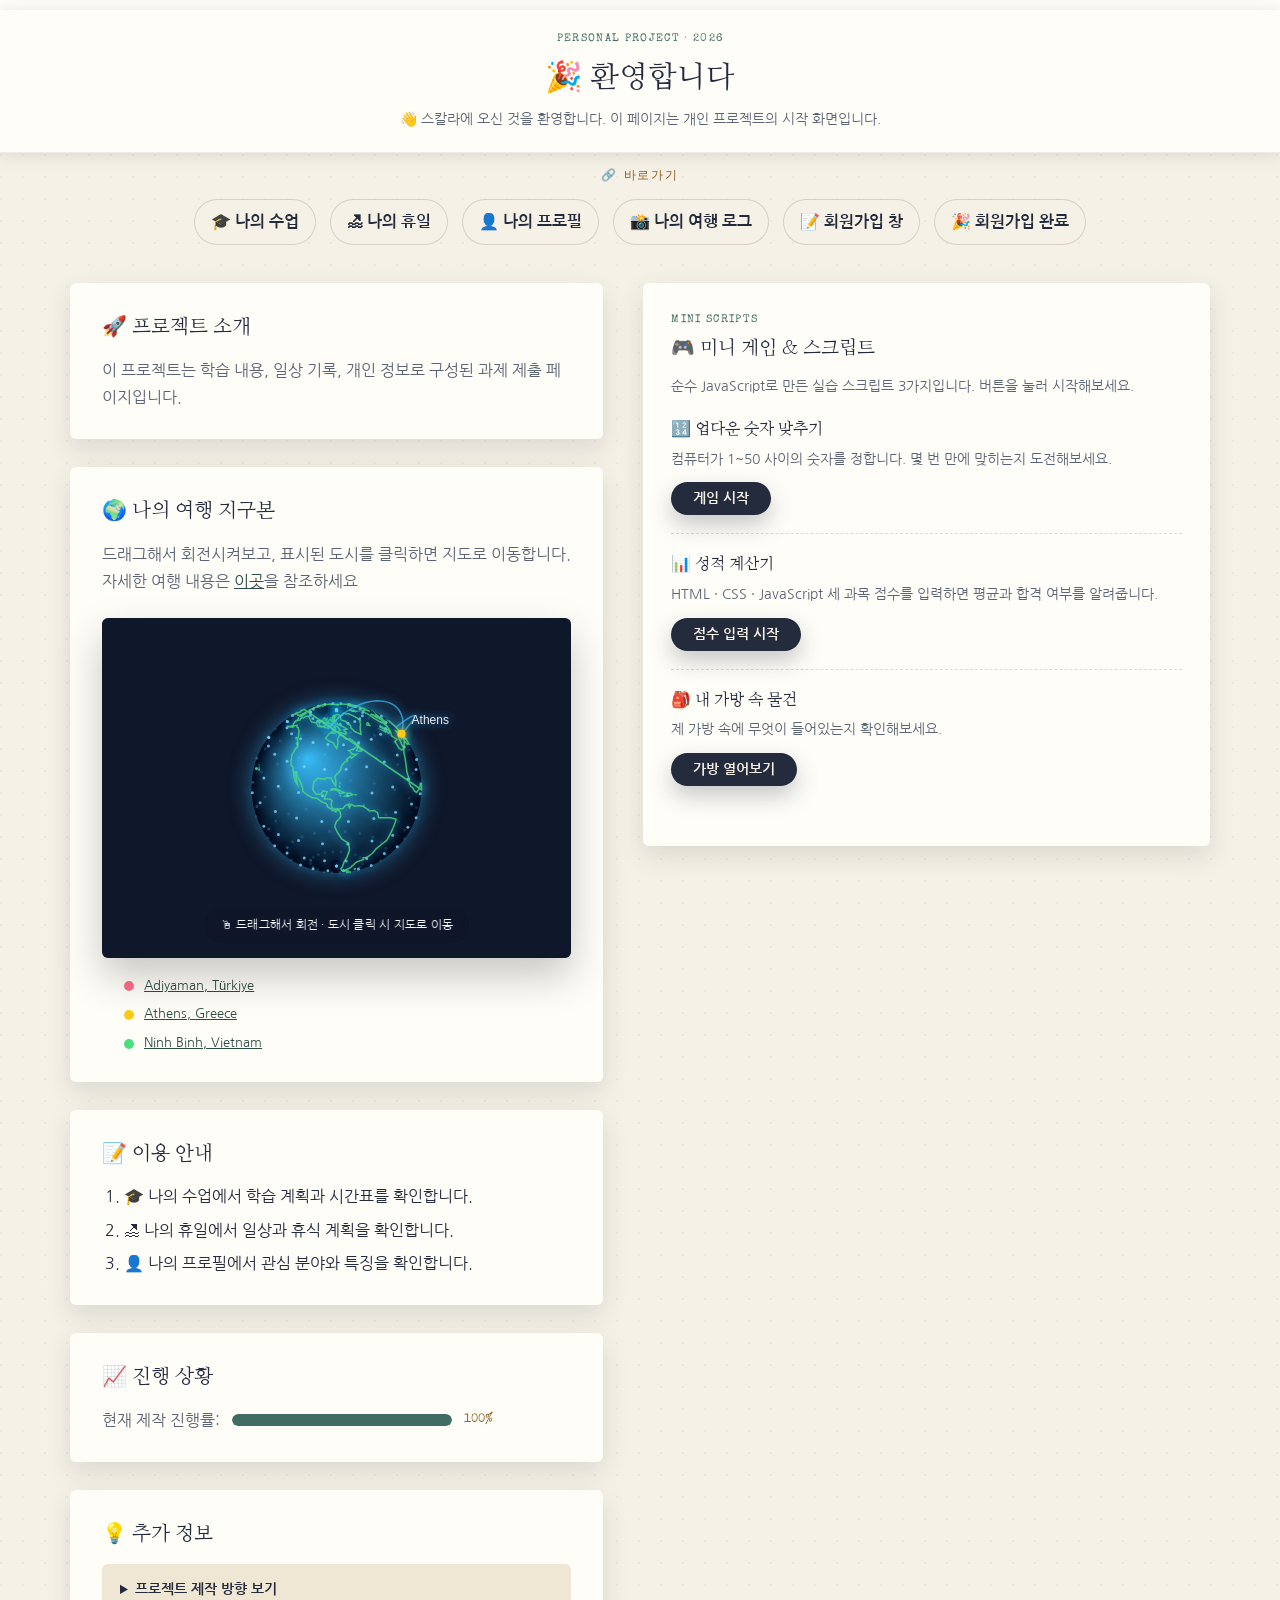
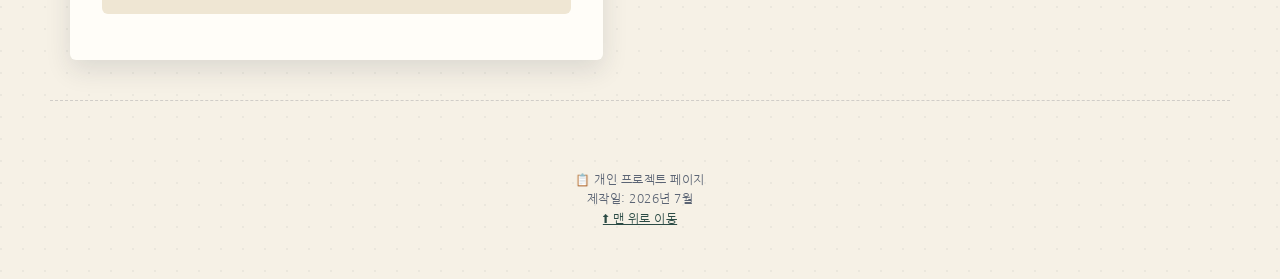
==== commit db78dd19: "v7 생동감을 불어넣는 애니메이션" ====
--- a/html/index.html
+++ b/html/index.html
@@ -21,7 +21,7 @@
 
     <nav class="page-nav" aria-label="페이지 바로가기">
         <p class="trip-detail-eyebrow">🔗 바로가기</p>
-        <ul class="choice-row profile-nav-list"s">
+        <ul class="choice-row profile-nav-list">
             <li class="choice"><a href="./myClass.html" title="나의 수업 페이지 이동">🎓 나의 수업</a></li>
             <li class="choice"><a href="./holiday.html" title="나의 휴일 페이지 이동">🏖 나의 휴일</a></li>
             <li class="choice"><a href="./myProfile.html" title="나의 프로필 페이지 이동">👤 나의 프로필</a></li>
@@ -41,7 +41,7 @@
             <section id="globe-section">
                 <h2>🌍 나의 여행 지구본</h2>
                 <p>드래그해서 회전시켜보고, 표시된 도시를 클릭하면 지도로 이동합니다.</p>
-
+                <p>자세한 여행 내용은 <a href="./myTrip.html" >이곳</a>을 참조하세요</p>
                 <div class="globe-frame">
                     <div class="globe-app">
                         <canvas id="globe" role="img" aria-label="제가 방문한 세 도시를 표시한 3D 지구본"></canvas>
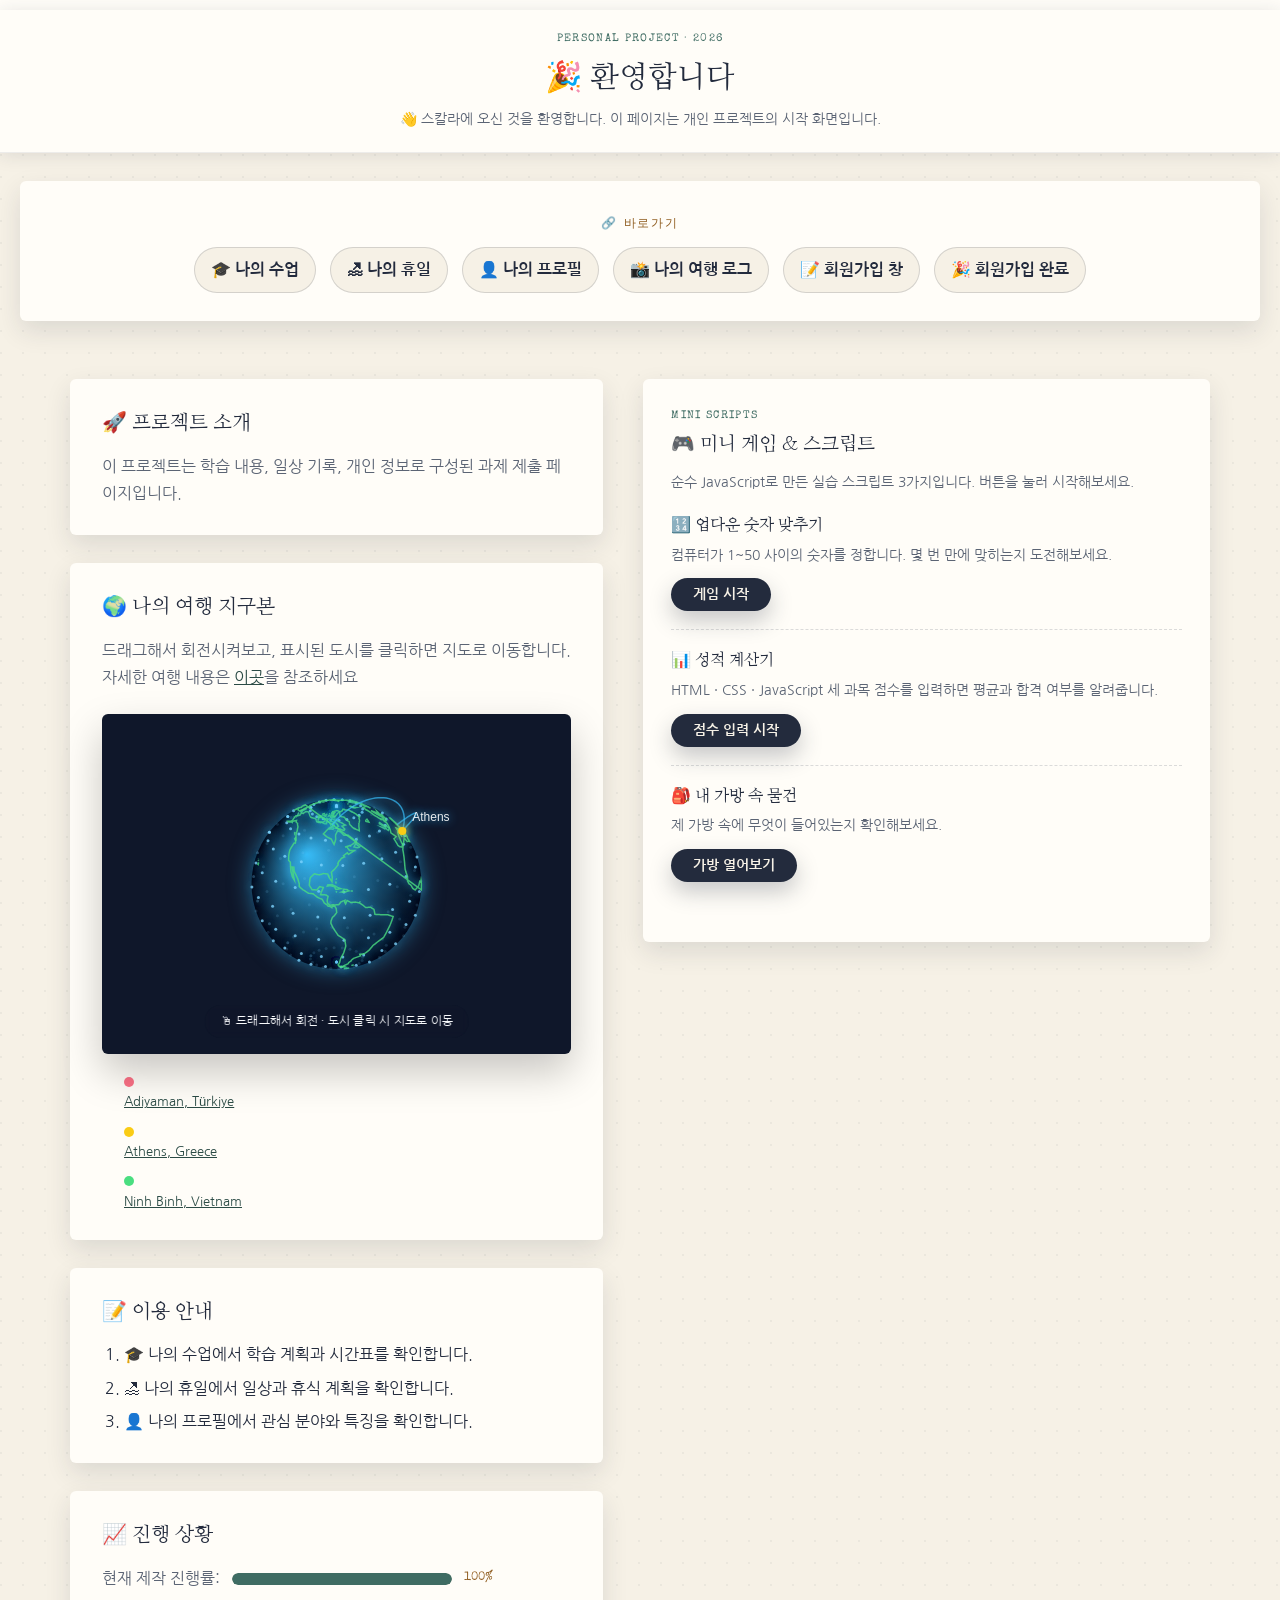
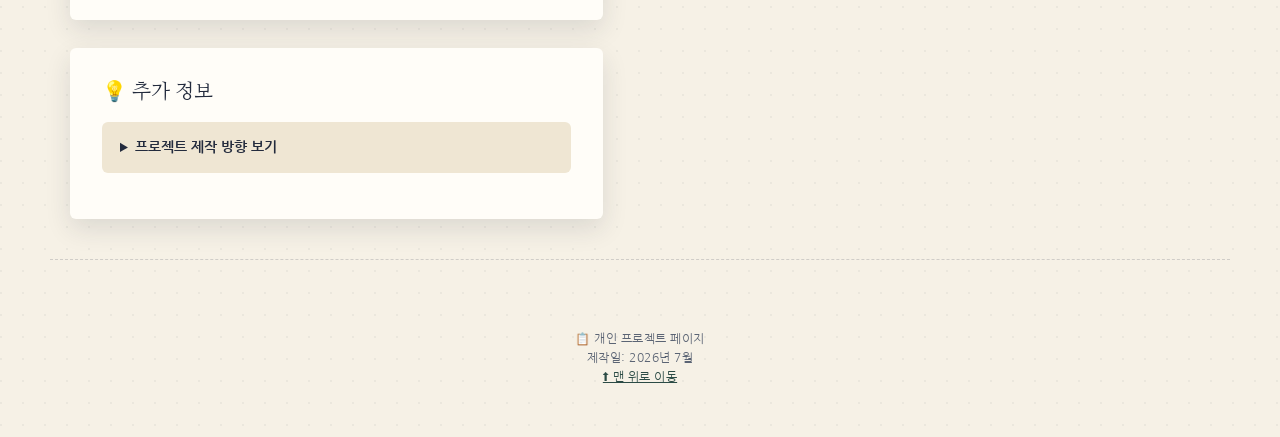
==== commit 88aaabcd: "v8생동감을 불어넣는 애니메이션" ====
--- a/html/index.html
+++ b/html/index.html
@@ -7,6 +7,23 @@
     <link rel="stylesheet" href="../css/style.css" />
     <link rel="stylesheet" href="../css/globe.css" />
     <title>[과제] Project 구성과 index.html</title>
+
+    <style>
+        .profile-layout-container {
+            max-width: 1180px;
+            margin: 0 auto;
+            padding: 20px;
+            display: flex;
+            gap: 28px;
+            align-items: flex-start;
+        }
+
+        li a {
+            display: block;
+            width: 100%;
+            height: 100%;
+        }
+    </style>
 </head>
 
 <body>
@@ -18,18 +35,20 @@
             <p class="trip-subtitle">👋 스칼라에 오신 것을 환영합니다. 이 페이지는 개인 프로젝트의 시작 화면입니다.</p>
         </div>
     </header>
+    <div class="page-nav-container">
 
-    <nav class="page-nav" aria-label="페이지 바로가기">
-        <p class="trip-detail-eyebrow">🔗 바로가기</p>
-        <ul class="choice-row profile-nav-list">
-            <li class="choice"><a href="./myClass.html" title="나의 수업 페이지 이동">🎓 나의 수업</a></li>
-            <li class="choice"><a href="./holiday.html" title="나의 휴일 페이지 이동">🏖 나의 휴일</a></li>
-            <li class="choice"><a href="./myProfile.html" title="나의 프로필 페이지 이동">👤 나의 프로필</a></li>
-            <li class="choice"><a href="./myTrip.html" title="나의 여행 로그 페이지 이동">📸 나의 여행 로그</a></li>
+        <nav class="page-nav" aria-label="페이지 바로가기">
+            <p class="trip-detail-eyebrow">🔗 바로가기</p>
+            <ul class="choice-row profile-nav-list">
+                <li class="choice"><a href="./myClass.html" title="나의 수업 페이지 이동">🎓 나의 수업</a></li>
+                <li class="choice"><a href="./holiday.html" title="나의 휴일 페이지 이동">🏖 나의 휴일</a></li>
+                <li class="choice"><a href="./myProfile.html" title="나의 프로필 페이지 이동">👤 나의 프로필</a></li>
+                <li class="choice"><a href="./myTrip.html" title="나의 여행 로그 페이지 이동">📸 나의 여행 로그</a></li>
             <li class="choice"><a href="./signUp.html" title="회원가입 페이지 이동">📝 회원가입 창</a></li>
             <li class="choice"><a href="./signUpResult.html" title="회원가입 완료 페이지 이동">🎉 회원가입 완료</a></li>
         </ul>
     </nav>
+</div>
 
     <div class="page-layout">
         <main class="page-main">
@@ -41,7 +60,7 @@
             <section id="globe-section">
                 <h2>🌍 나의 여행 지구본</h2>
                 <p>드래그해서 회전시켜보고, 표시된 도시를 클릭하면 지도로 이동합니다.</p>
-                <p>자세한 여행 내용은 <a href="./myTrip.html" >이곳</a>을 참조하세요</p>
+                <p>자세한 여행 내용은 <a href="./myTrip.html">이곳</a>을 참조하세요</p>
                 <div class="globe-frame">
                     <div class="globe-app">
                         <canvas id="globe" role="img" aria-label="제가 방문한 세 도시를 표시한 3D 지구본"></canvas>
@@ -54,7 +73,8 @@
                 <ul class="globe-legend">
                     <li>
                         <span class="legend-dot" style="--dot-color:#fb7185"></span>
-                        <a href="https://www.google.com/maps?q=Adiyaman" target="_blank" rel="noopener">Adiyaman, Türkiye</a>
+                        <a href="https://www.google.com/maps?q=Adiyaman" target="_blank" rel="noopener">Adiyaman,
+                            Türkiye</a>
                     </li>
                     <li>
                         <span class="legend-dot" style="--dot-color:#facc15"></span>
@@ -62,7 +82,8 @@
                     </li>
                     <li>
                         <span class="legend-dot" style="--dot-color:#4ade80"></span>
-                        <a href="https://www.google.com/maps?q=Ninh+Binh" target="_blank" rel="noopener">Ninh Binh, Vietnam</a>
+                        <a href="https://www.google.com/maps?q=Ninh+Binh" target="_blank" rel="noopener">Ninh Binh,
+                            Vietnam</a>
                     </li>
                 </ul>
             </section>
--- a/css/style.css
+++ b/css/style.css
@@ -576,6 +576,7 @@
 
 .header-center {
     justify-content: center;
+    align-items: center;
 }
 
 .header-center .trip-header-text {
@@ -1259,6 +1260,11 @@
     color: inherit;
     font-weight: 600;
 }
+
+
+.page-nav-container {
+    padding: 20px
+}
 /* ==================================================
    INDEX (메인) 페이지
    ================================================== */
@@ -1279,7 +1285,7 @@
     flex-direction: column;
     gap: 28px;
 }
-
+.page-nav,
 .page-main > section {
     background: var(--color-card);
     border-radius: var(--radius-card);
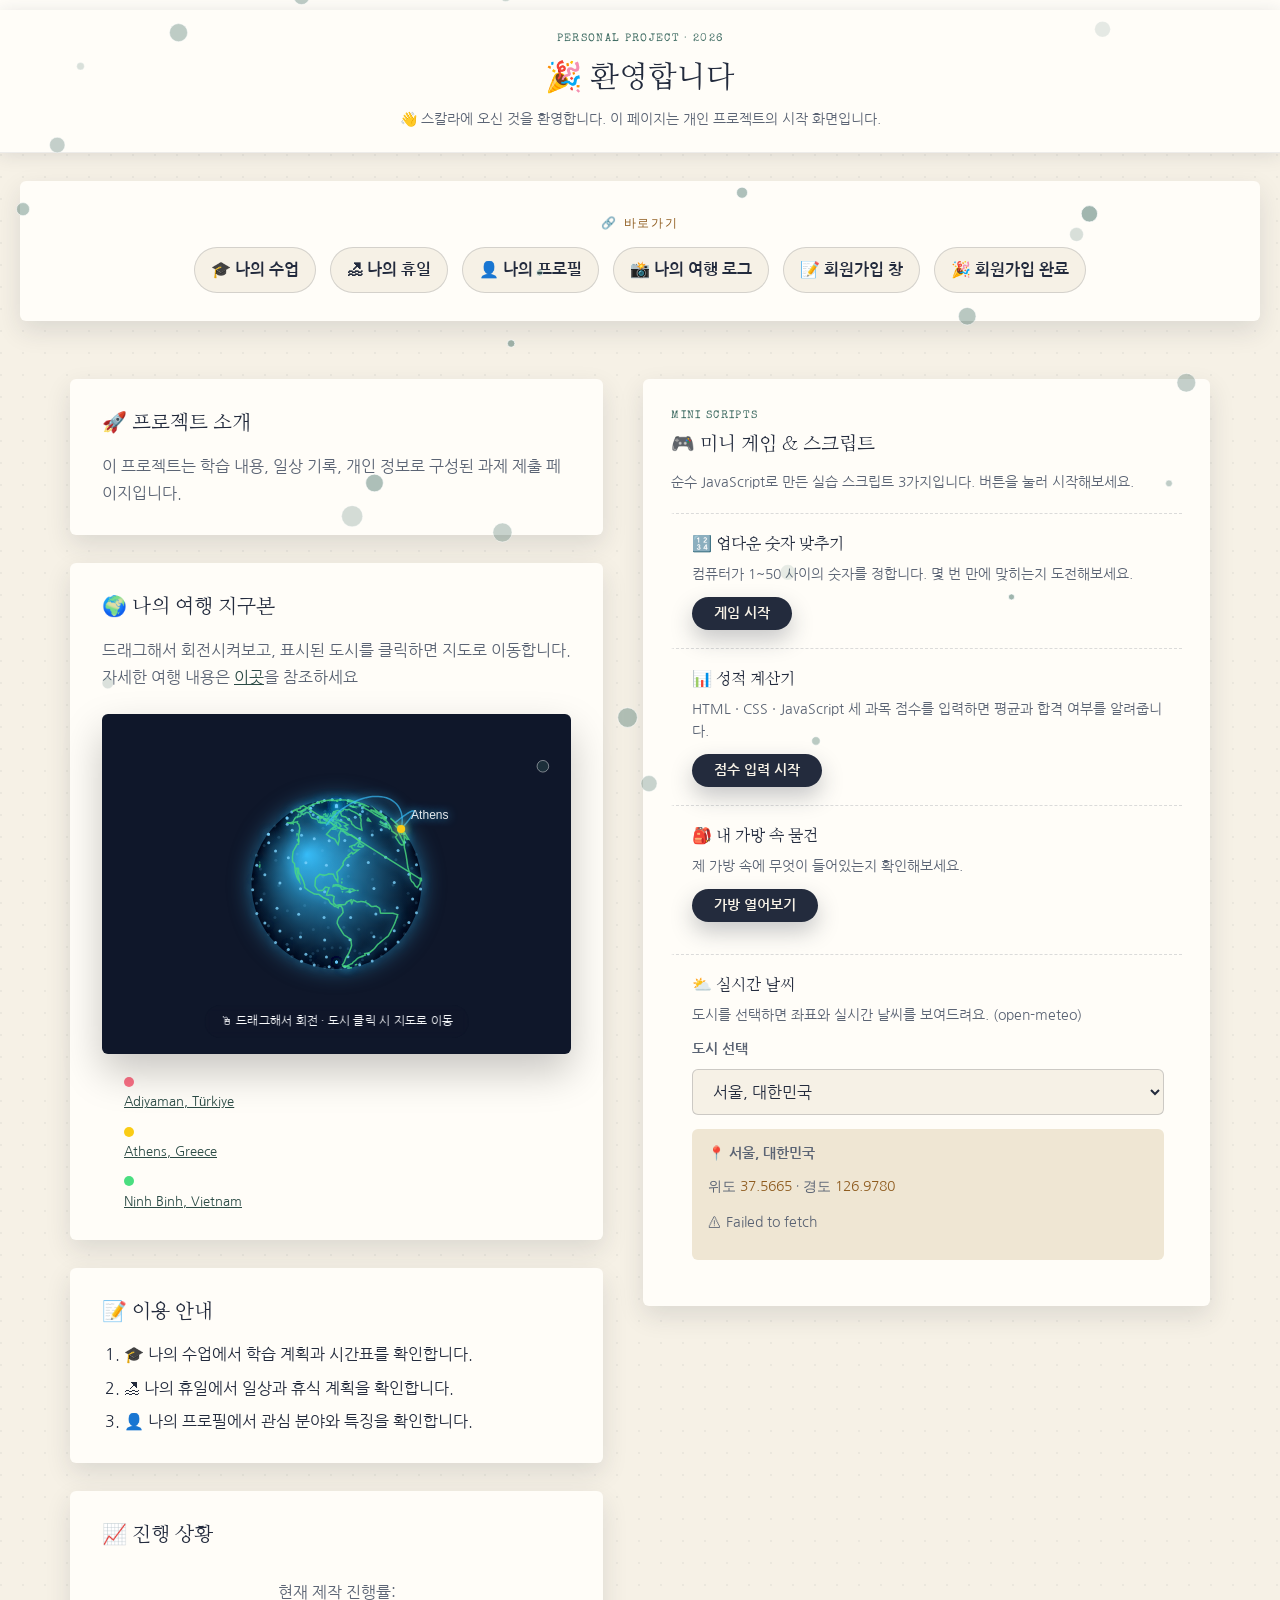
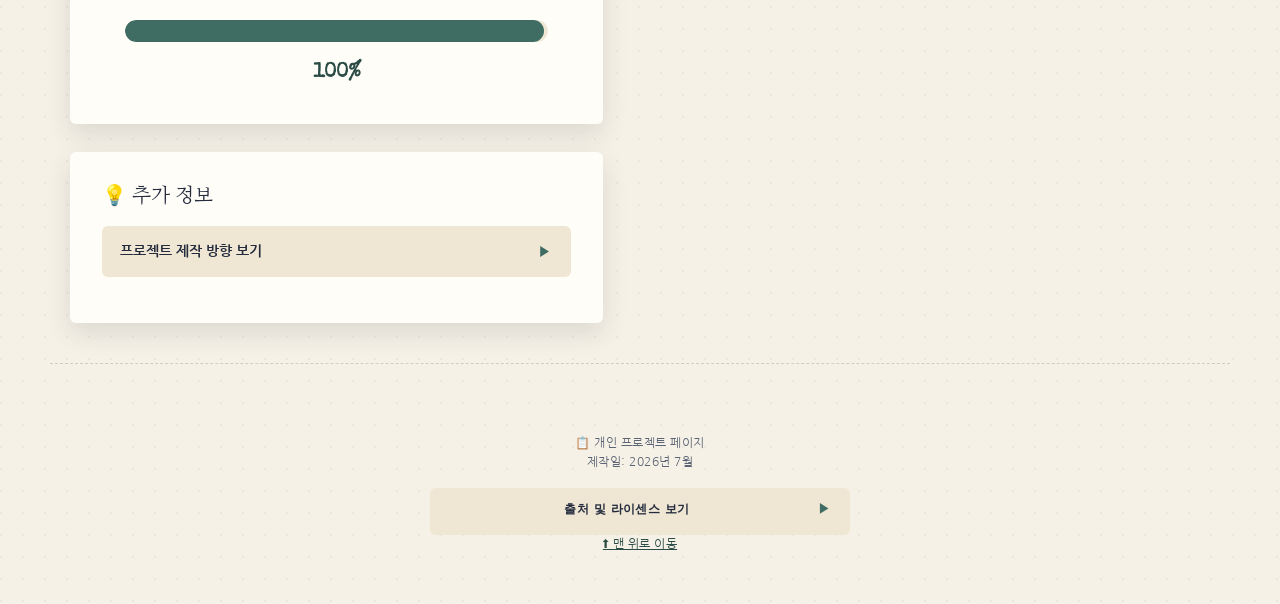
==== commit 8ab09f0c: "v9생동감을 불어넣는 애니메이션" ====
--- a/html/index.html
+++ b/html/index.html
@@ -23,12 +23,297 @@
             width: 100%;
             height: 100%;
         }
+
+        /* ---------------- 사이드바: 실시간 날씨 위젯 ---------------- */
+
+        .weather-block .field {
+            margin-bottom: 14px;
+        }
+
+        .weather-block .field label {
+            margin-bottom: 8px;
+        }
+
+        .weather-box {
+            background: var(--color-paper-alt);
+            border-radius: var(--radius-card);
+            padding: 14px 16px;
+            min-height: 64px;
+        }
+
+        .weather-city-name {
+            font-weight: 700;
+            color: var(--color-ink);
+            margin-bottom: 4px;
+        }
+
+        .weather-coords {
+            font-family: var(--font-mono);
+            font-size: 12.5px;
+            color: var(--color-ink-soft);
+            margin-bottom: 6px;
+        }
+
+        .weather-coords span {
+            color: var(--color-stamp-dark);
+        }
+
+        .weather-loading {
+            font-size: 13.5px;
+            color: var(--color-ink-soft);
+        }
+
+        .weather-placeholder {
+            font-size: 13.5px;
+            color: var(--color-ink-soft);
+        }
+
+        .weather-result {
+            display: flex;
+            flex-wrap: wrap;
+            align-items: baseline;
+            gap: 4px 12px;
+            padding-top: 6px;
+            border-top: 1px dashed rgba(35, 43, 61, .16);
+        }
+
+        .weather-temp {
+            font-family: var(--font-mono);
+            font-size: 20px;
+            font-weight: 700;
+            color: var(--color-teal-dark);
+        }
+
+        .weather-humid {
+            font-family: var(--font-mono);
+            font-size: 14px;
+            color: var(--color-ink);
+        }
+
+        .weather-time {
+            flex-basis: 100%;
+            font-size: 12px;
+            color: var(--color-ink-soft);
+        }
+
+        .weather-error {
+            font-size: 13.5px;
+            color: var(--color-terracotta);
+            animation: weather-fade-in .35s var(--ease);
+        }
+
+        .weather-result {
+            animation: weather-fade-in .4s var(--ease);
+        }
+
+        .loading-dots span {
+            display: inline-block;
+            opacity: .2;
+            animation: dot-blink 1.2s var(--ease) infinite;
+        }
+
+        .loading-dots span:nth-child(2) {
+            animation-delay: .2s;
+        }
+
+        .loading-dots span:nth-child(3) {
+            animation-delay: .4s;
+        }
+
+        @keyframes dot-blink {
+
+            0%,
+            80%,
+            100% {
+                opacity: .2;
+            }
+
+            40% {
+                opacity: 1;
+            }
+        }
+
+        @keyframes weather-fade-in {
+            from {
+                opacity: 0;
+                transform: translateY(4px);
+            }
+
+            to {
+                opacity: 1;
+                transform: translateY(0);
+            }
+        }
+
+        /* ---------------- 1. 상단 바로가기 메뉴 hover ---------------- */
+
+        .page-nav .choice {
+            transition: transform .25s var(--ease), box-shadow .25s var(--ease), border-color .25s var(--ease);
+        }
+
+        .page-nav .choice:hover {
+            transform: translateY(-3px);
+            box-shadow: var(--shadow-card-hover);
+            border-color: var(--color-teal);
+        }
+
+        /* ---------------- 2. 지구본 범례 hover ---------------- */
+
+        .globe-legend li a {
+            transition: color .2s var(--ease);
+        }
+
+        .globe-legend li:hover a {
+            color: var(--color-teal-dark);
+        }
+
+        .globe-legend li:hover .legend-dot {
+            animation: dot-pulse 1s var(--ease) infinite;
+        }
+
+        @keyframes dot-pulse {
+
+            0%,
+            100% {
+                transform: scale(1);
+                box-shadow: 0 0 0 0 var(--dot-color, var(--color-teal));
+            }
+
+            50% {
+                transform: scale(1.35);
+                box-shadow: 0 0 0 4px transparent;
+            }
+        }
+
+        /* ---------------- 3. 진행률: 카드 안에서 확대 + 중앙 정렬 ---------------- */
+
+        .progress-row--hero {
+            flex-direction: column;
+            justify-content: center;
+            text-align: center;
+            gap: 14px;
+            padding: 14px 0 6px;
+        }
+
+        .progress-row--hero progress {
+            width: min(90%, 560px);
+            height: 22px;
+        }
+
+        .progress-row--hero progress::-webkit-progress-value {
+            transition: width 1.3s var(--ease);
+        }
+
+        .progress-row--hero .progress-value {
+            font-size: 20px;
+            font-weight: 700;
+            color: var(--color-teal-dark);
+        }
+
+        /* ---------------- 4. 미니 게임 카드 hover ---------------- */
+
+        .game-block {
+            border-left: 3px solid transparent;
+            transition: background .25s var(--ease), border-left-color .25s var(--ease), padding-left .25s var(--ease);
+        }
+
+        .game-block:hover {
+            background: var(--color-paper-alt);
+            border-left-color: var(--color-teal);
+            padding-left: 12px;
+        }
+
+        /* ---------------- 5. 가방 리스트 순차 등장 애니메이션 ---------------- */
+
+        .bag-list li {
+            animation: bag-item-in .4s var(--ease) both;
+        }
+
+        .bag-list li:nth-child(1) {
+            animation-delay: .05s;
+        }
+
+        .bag-list li:nth-child(2) {
+            animation-delay: .1s;
+        }
+
+        .bag-list li:nth-child(3) {
+            animation-delay: .15s;
+        }
+
+        .bag-list li:nth-child(4) {
+            animation-delay: .2s;
+        }
+
+        .bag-list li:nth-child(5) {
+            animation-delay: .25s;
+        }
+
+        .bag-list li:nth-child(n+6) {
+            animation-delay: .3s;
+        }
+
+        @keyframes bag-item-in {
+            from {
+                opacity: 0;
+                transform: translateY(6px);
+            }
+
+            to {
+                opacity: 1;
+                transform: translateY(0);
+            }
+        }
+
+
+        /* ---------------- 8. 상세정보 화살표 회전 ---------------- */
+
+        .terms-box summary {
+            list-style: none;
+            position: relative;
+            padding-right: 26px;
+        }
+
+        .terms-box summary::-webkit-details-marker {
+            display: none;
+        }
+
+        .terms-box summary::after {
+            content: "▶";
+            position: absolute;
+            right: 2px;
+            top: 0;
+            display: inline-block;
+            color: var(--color-teal);
+            transition: transform .3s var(--ease);
+        }
+
+        .terms-box[open] summary::after {
+            transform: rotate(90deg);
+        }
+
+        /* ---------------- 푸터 라이센스 영역 ---------------- */
+
+        .footer-license {
+            max-width: 420px;
+            margin: 16px auto 0;
+            text-align: left;
+            font-family: var(--font-body);
+            font-size: 13px;
+        }
+
+        .footer-license summary {
+            text-align: center;
+            font-family: var(--font-mono);
+            font-size: 12px;
+            letter-spacing: .04em;
+        }
     </style>
 </head>
 
 <body>
-    <div class="trip-header-gap"> </div>
-    <header id="top" class="trip-header-container header-center">
+    <div id="top" class="trip-header-gap"> </div>
+    <header class="trip-header-container header-center">
         <div class="trip-header-text">
             <p class="trip-eyebrow">PERSONAL PROJECT · 2026</p>
             <h1 title="스칼라 프로젝트 메인 페이지">🎉 환영합니다</h1>
@@ -44,11 +329,11 @@
                 <li class="choice"><a href="./holiday.html" title="나의 휴일 페이지 이동">🏖 나의 휴일</a></li>
                 <li class="choice"><a href="./myProfile.html" title="나의 프로필 페이지 이동">👤 나의 프로필</a></li>
                 <li class="choice"><a href="./myTrip.html" title="나의 여행 로그 페이지 이동">📸 나의 여행 로그</a></li>
-            <li class="choice"><a href="./signUp.html" title="회원가입 페이지 이동">📝 회원가입 창</a></li>
-            <li class="choice"><a href="./signUpResult.html" title="회원가입 완료 페이지 이동">🎉 회원가입 완료</a></li>
-        </ul>
-    </nav>
-</div>
+                <li class="choice"><a href="./signUp.html" title="회원가입 페이지 이동">📝 회원가입 창</a></li>
+                <li class="choice"><a href="./signUpResult.html" title="회원가입 완료 페이지 이동">🎉 회원가입 완료</a></li>
+            </ul>
+        </nav>
+    </div>
 
     <div class="page-layout">
         <main class="page-main">
@@ -99,9 +384,9 @@
 
             <section id="project-status">
                 <h2>📈 진행 상황</h2>
-                <p class="progress-row">
+                <p class="progress-row progress-row--hero">
                     현재 제작 진행률:
-                    <progress title="100%" value="100" max="100">100%</progress>
+                    <progress id="mainProgress" title="100%" value="100" max="100" data-target="100">100%</progress>
                     <span class="progress-value">100%</span>
                 </p>
             </section>
@@ -141,6 +426,25 @@
                     <button id="showBag" class="btn btn--primary">가방 열어보기</button>
                     <ul id="bagList" class="bag-list" aria-live="polite"></ul>
                 </section>
+
+                <section id="game-weather" class="game-block weather-block">
+                    <h3>⛅ 실시간 날씨</h3>
+                    <p>도시를 선택하면 좌표와 실시간 날씨를 보여드려요. (open-meteo)</p>
+
+                    <div class="field">
+                        <label for="citySelect">도시 선택</label>
+                        <select id="citySelect">
+                            <option value="seoul" data-lat="37.5665" data-lon="126.9780" selected>서울, 대한민국</option>
+                            <option value="adiyaman" data-lat="37.7648" data-lon="38.2786">아디야만, 튀르키예</option>
+                            <option value="athens" data-lat="37.9838" data-lon="23.7275">아테네, 그리스</option>
+                            <option value="ninhbinh" data-lat="20.2506" data-lon="105.9744">닌빈, 베트남</option>
+                        </select>
+                    </div>
+
+                    <div id="weather-box" class="weather-box" aria-live="polite">
+                        <p class="weather-placeholder">도시를 선택해주세요.</p>
+                    </div>
+                </section>
             </div>
         </aside>
     </div>
@@ -150,49 +454,116 @@
     <footer class="site-footer">
         <p>📋 개인 프로젝트 페이지</p>
         <p>제작일: <time datetime="2026-07">2026년 7월</time></p>
-        <p><a href="#top">⬆ 맨 위로 이동</a></p>
+
+        <details class="terms-box footer-license" id="footerLicense">
+            <summary>출처 및 라이센스 보기</summary>
+            <div class="terms-content">
+                <p>image by: unsplash <br>
+                    <a target="_blank" href="https://unsplash.com/ko/%EC%82%AC%EC%A7%84/%EC%82%B0%EC%97%90-%EC%9E%88%EB%8A%94-%EA%B3%A0%EB%8C%80-%EC%A1%B0%EA%B0%81%EC%83%81%EA%B3%BC-%EC%98%81%EB%AC%98-rmUcAo02exY">산에 있는 조각상과 영묘</a>
+                    <a target="_blank" href="https://unsplash.com/ko/%EC%82%AC%EC%A7%84/%EB%88%88%EC%97%90-%EB%9D%84%EB%8A%94-%EC%96%B8%EB%8D%95%EC%9D%B4-%EC%9E%88%EB%8A%94-%EC%95%84%ED%85%8C%EB%84%A4-%EB%8F%84%EC%8B%9C-%EA%B2%BD%EA%B4%80-pINqmDp0gts">눈에 띄는 언덕이 있는 아테네 도시 경관</a>
+                    <a target="_blank" href="https://unsplash.com/ko/%EC%82%AC%EC%A7%84/%EB%B9%A8%EA%B0%84-%EC%98%B7%EC%9D%84-%EC%9E%85%EC%9D%80-%EC%82%AC%EB%9E%8C%EC%9D%B4-%EC%9A%B8%EC%B0%BD%ED%95%9C-%EC%82%B0-%EC%86%8D-%EA%B3%A0%EB%8C%80-%EC%82%AC%EC%9B%90%EC%9C%BC%EB%A1%9C-%EA%B1%B8%EC%96%B4%EA%B0%84%EB%8B%A4-0bnd8yhlw7A">빨간 옷을 입은 사람이 울창한 산 속 고대 사원으로 걸어간다</a>
+                </p>
+                <p>
+                    video by: videomaker <br>
+                    <a target="_blank" href="https://videomaker.me/ko">videomaker.me</a>
+                </p>
+                <p>
+                    audio by: pixabay ℗Grand Project Music <br>
+                    <a target="_blank" href="https://pixabay.com/music/adventure-wonders-of-the-earth-550792/">Wonders of the Earth</a>
+                    
+                </p>
+            </div>
+        </details>
+
+        <p><a href="#" id="scrollTopLink">⬆ 맨 위로 이동</a></p>
     </footer>
+
+    <button id="scrollTopBtn" class="scroll-top-btn" aria-label="맨 위로 이동" title="맨 위로 이동">⬆</button>
 
     <script type="module" src="../script/globe.js"></script>
     <script src="../script/upDown.js"></script>
     <script src="../script/grade.js"></script>
     <script src="../script/bag.js"></script>
+    <script type="module" src="../script/realtimeInfo.js"></script>
     <script>
-        // "프로젝트 제작 방향 보기" 부드럽게 열고 닫기 (다른 페이지와 동일한 패턴)
-        const directionBox = document.querySelector("#projectDirection");
-        const directionSummary = directionBox.querySelector("summary");
-        const directionContent = directionBox.querySelector(".terms-content");
-
-        directionSummary.addEventListener("click", (event) => {
+        // 3. 진행률 바: 화면(뷰포트)에 들어오는 순간 0 → 목표값으로 채워지는 연출
+        const mainProgress = document.querySelector("#mainProgress");
+        const progressSection = document.querySelector("#project-status");
+        if (mainProgress && progressSection) {
+            const target = Number(mainProgress.dataset.target) || Number(mainProgress.value) || 0;
+            mainProgress.value = 0;
+
+            const progressObserver = new IntersectionObserver((entries) => {
+                entries.forEach((entry) => {
+                    if (entry.isIntersecting) {
+                        mainProgress.value = target;
+                        progressObserver.unobserve(entry.target);
+                    }
+                });
+            }, { threshold: 0.4 });
+
+            progressObserver.observe(progressSection);
+        }
+
+        // 7. 스크롤을 일정 이상 내렸을 때만 나타나는 "맨 위로" 플로팅 버튼
+        const scrollTopBtn = document.querySelector("#scrollTopBtn");
+        window.addEventListener("scroll", () => {
+            scrollTopBtn.classList.toggle("is-visible", window.scrollY > 400);
+        });
+        scrollTopBtn.addEventListener("click", () => {
+            window.scrollTo({ top: 0, behavior: "smooth" });
+        });
+
+        // 푸터 "맨 위로 이동" 링크도 smooth 스크롤로 동작
+        const scrollTopLink = document.querySelector("#scrollTopLink");
+        scrollTopLink.addEventListener("click", (event) => {
             event.preventDefault();
-            directionBox.open ? closeDirection() : openDirection();
+            window.scrollTo({ top: 0, behavior: "smooth" });
         });
-
-        function openDirection() {
-            directionBox.open = true;
-            const targetHeight = directionContent.scrollHeight;
-            directionContent.style.height = "0px";
-            requestAnimationFrame(() => {
-                directionContent.style.height = targetHeight + "px";
+    </script>
+    <script>
+        // "프로젝트 제작 방향 보기" / "라이센스 보기" 공통: 부드럽게 열고 닫기
+        function setupCollapsible(detailsEl) {
+            const summaryEl = detailsEl.querySelector("summary");
+            const contentEl = detailsEl.querySelector(".terms-content");
+
+            summaryEl.addEventListener("click", (event) => {
+                event.preventDefault();
+                detailsEl.open ? closeBox() : openBox();
             });
-            directionContent.addEventListener("transitionend", function onEnd() {
-                directionContent.style.height = "auto";
-                directionContent.removeEventListener("transitionend", onEnd);
-            }, { once: true });
-        }
-
-        function closeDirection() {
-            directionContent.style.height = directionContent.scrollHeight + "px";
-            requestAnimationFrame(() => {
-                directionContent.style.height = "0px";
-            });
-            directionContent.addEventListener("transitionend", function onEnd() {
-                directionBox.open = false;
-                directionContent.style.height = "";
-                directionContent.removeEventListener("transitionend", onEnd);
-            }, { once: true });
-        }
+
+            function openBox() {
+                detailsEl.open = true;
+                const targetHeight = contentEl.scrollHeight;
+                contentEl.style.height = "0px";
+                requestAnimationFrame(() => {
+                    contentEl.style.height = targetHeight + "px";
+                });
+                contentEl.addEventListener("transitionend", function onEnd() {
+                    contentEl.style.height = "auto";
+                    contentEl.removeEventListener("transitionend", onEnd);
+                }, { once: true });
+            }
+
+            function closeBox() {
+                contentEl.style.height = contentEl.scrollHeight + "px";
+                requestAnimationFrame(() => {
+                    contentEl.style.height = "0px";
+                });
+                contentEl.addEventListener("transitionend", function onEnd() {
+                    detailsEl.open = false;
+                    contentEl.style.height = "";
+                    contentEl.removeEventListener("transitionend", onEnd);
+                }, { once: true });
+            }
+        }
+
+        setupCollapsible(document.querySelector("#projectDirection"));
+        setupCollapsible(document.querySelector("#footerLicense"));
     </script>
+    <!-- \전역 분리용 Canvas 앵커 컨테이너 및 여름 계절감 배경 모듈 스크립트 -->
+    <div id="summer-canvas-anchor"></div>
+    <script src="../script/summer-canvas.js"></script>
 </body>
 
 </html>
--- a/css/style.css
+++ b/css/style.css
@@ -97,7 +97,8 @@
     line-height: 1.6;
 }
 
-h1, h2 {
+h1,
+h2 {
     font-family: var(--font-display);
 }
 
@@ -429,7 +430,7 @@
     overflow: hidden;
 }
 
-.trip-card > small {
+.trip-card>small {
     display: block;
     padding: 0 20px 18px;
     color: var(--color-ink-soft);
@@ -443,12 +444,12 @@
     left: 0;
 }
 
-#trip-detail:target ~ .trip-album {
+#trip-detail:target~.trip-album {
     margin-left: 68%;
     width: 32%;
 }
 
-#trip-detail:target ~ .trip-album .trip-grid {
+#trip-detail:target~.trip-album .trip-grid {
     grid-template-columns: 1fr;
     gap: 30px;
 }
@@ -547,7 +548,7 @@
         height: 46vh;
     }
 
-    #trip-detail:target ~ .trip-album {
+    #trip-detail:target~.trip-album {
         display: none;
     }
 
@@ -795,7 +796,7 @@
     margin: 28px 0;
 }
 
-.form-section > legend {
+.form-section>legend {
     font-family: var(--font-display);
     font-size: 17px;
     color: var(--color-ink);
@@ -809,7 +810,7 @@
 }
 
 .field label,
-.field > span:first-child {
+.field>span:first-child {
     display: block;
     margin-bottom: 8px;
     font-size: 14px;
@@ -905,7 +906,7 @@
     margin: 0 0 22px;
 }
 
-.choice-group > legend {
+.choice-group>legend {
     padding: 0;
     margin-bottom: 10px;
     font-size: 14px;
@@ -926,11 +927,14 @@
     background: var(--color-paper);
     border: 1px solid rgba(35, 43, 61, .16);
     border-radius: 999px;
-    padding: 9px 16px;
     transition: border-color .2s var(--ease), background .2s var(--ease);
     cursor: pointer;
     user-select: none;
     -webkit-user-select: none;
+}
+
+.choice>a {
+    padding: 9px 16px;
 }
 
 .choice:has(input:checked) {
@@ -1265,6 +1269,7 @@
 .page-nav-container {
     padding: 20px
 }
+
 /* ==================================================
    INDEX (메인) 페이지
    ================================================== */
@@ -1284,9 +1289,11 @@
     display: flex;
     flex-direction: column;
     gap: 28px;
-}
+    width: 100%;
+}
+
 .page-nav,
-.page-main > section {
+.page-main>section {
     background: var(--color-card);
     border-radius: var(--radius-card);
     box-shadow: var(--shadow-card);
@@ -1299,13 +1306,13 @@
     color: var(--color-ink);
 }
 
-.page-main > section > p {
+.page-main>section>p {
     color: var(--color-ink-soft);
     line-height: 1.7;
 }
 
 .page-main ol,
-.page-main > section > ul {
+.page-main>section>ul {
     padding-left: 22px;
     margin-top: 10px;
     display: grid;
@@ -1403,13 +1410,8 @@
 }
 
 .game-block {
-    padding: 18px 0;
+    padding: 18px 18px 18px 18px;
     border-top: 1px dashed rgba(35, 43, 61, .16);
-}
-
-.game-block:first-of-type {
-    border-top: none;
-    padding-top: 0;
 }
 
 .game-block h3 {
@@ -1439,7 +1441,7 @@
 }
 
 .bag-list li {
-    background: var(--color-paper-alt);
+    background: var(--color-lecture4);
     border-radius: var(--radius-card);
     padding: 9px 14px;
     font-size: 13.5px;
@@ -1455,6 +1457,40 @@
     margin: 10px auto 0;
 }
 
+/* ---------------- 7. 스크롤 시 나타나는 맨 위로 버튼 ---------------- */
+
+.scroll-top-btn {
+    position: fixed;
+    right: 24px;
+    bottom: 24px;
+    width: 46px;
+    height: 46px;
+    border: none;
+    border-radius: 50%;
+    background: var(--color-ink);
+    color: var(--color-paper);
+    font-size: 18px;
+    line-height: 1;
+    cursor: pointer;
+    box-shadow: var(--shadow-card);
+    opacity: 0;
+    transform: translateY(14px);
+    pointer-events: none;
+    transition: opacity .3s var(--ease), transform .3s var(--ease), background .25s var(--ease);
+    z-index: 50;
+}
+
+.scroll-top-btn.is-visible {
+    opacity: 1;
+    transform: translateY(0);
+    pointer-events: auto;
+}
+
+.scroll-top-btn:hover {
+    background: var(--color-teal-dark);
+}
+
+
 @media (max-width: 860px) {
     .page-layout {
         flex-direction: column;
--- a/css/globe.css
+++ b/css/globe.css
@@ -54,7 +54,7 @@
     font-family: "Pretendard", "Noto Sans KR", sans-serif;
 }
 
-.globe-frame .overlay > * {
+.globe-frame .overlay>* {
     pointer-events: auto;
 }
 
